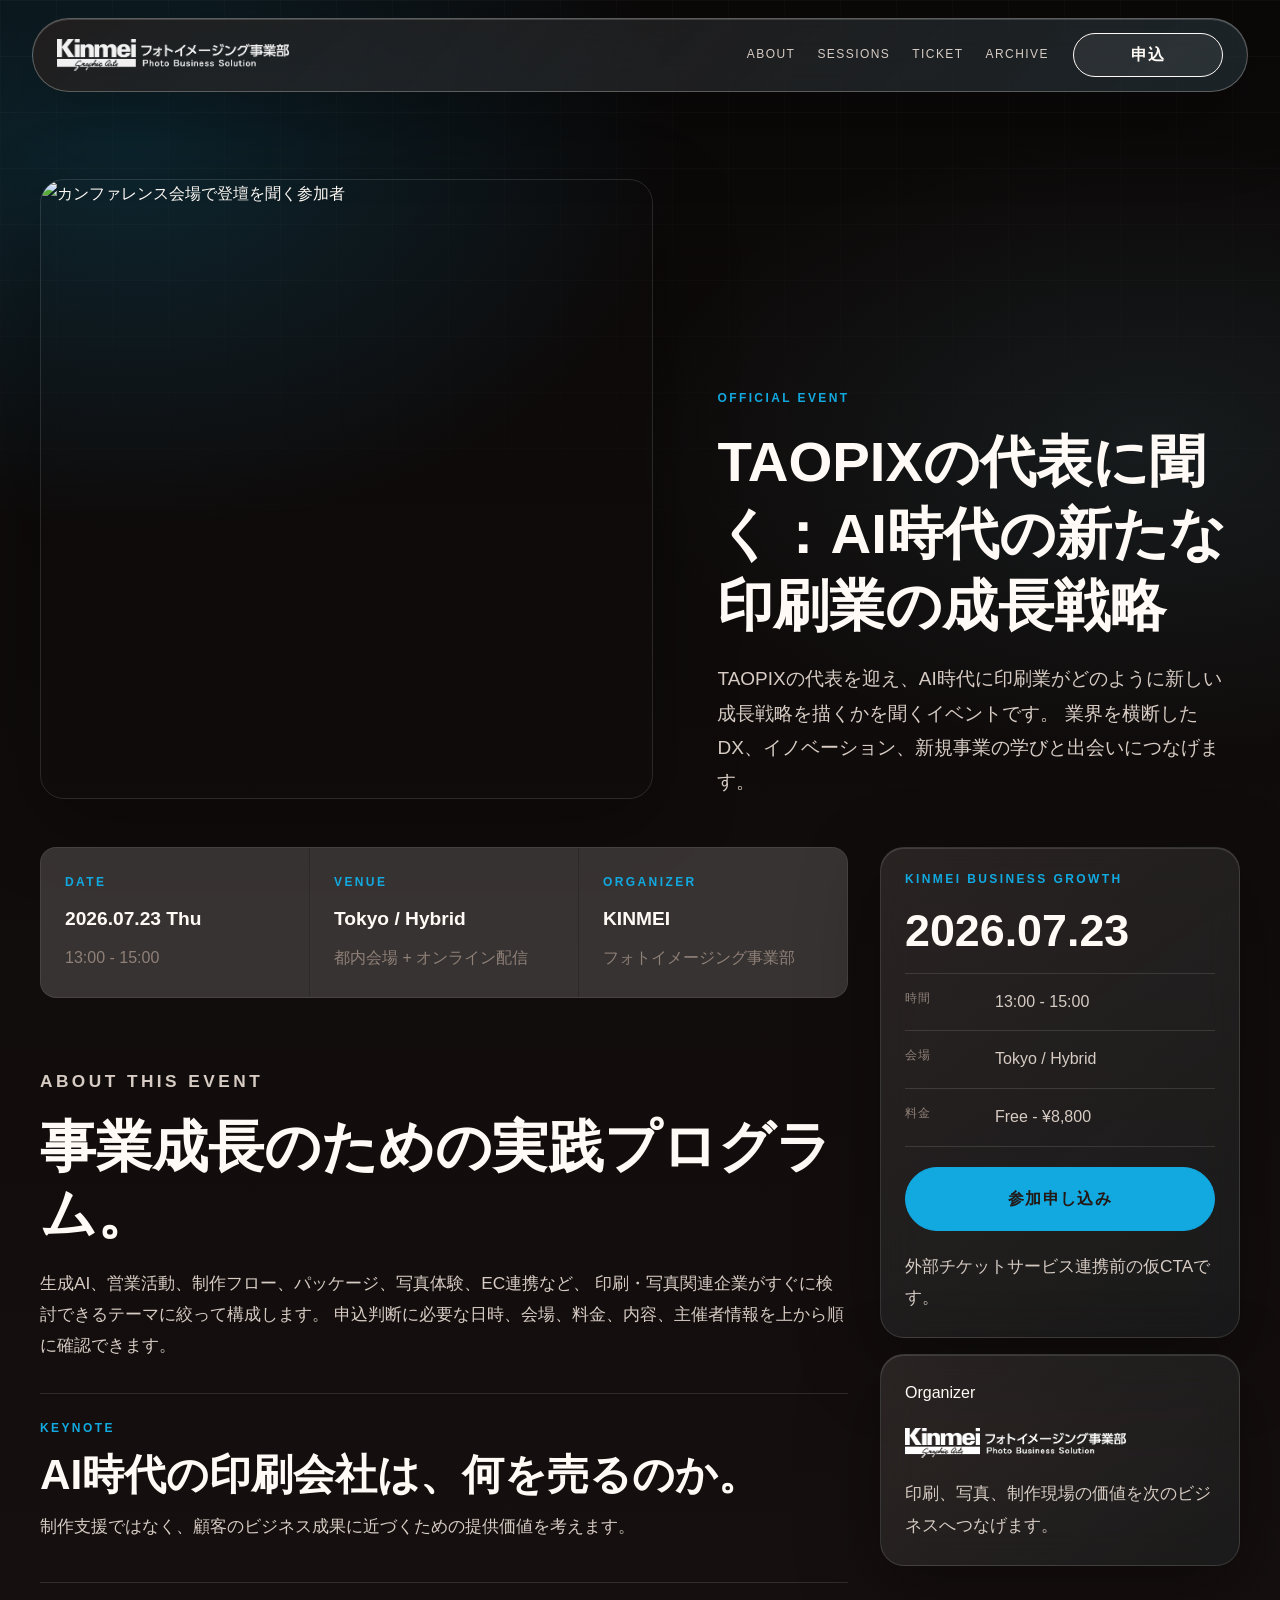
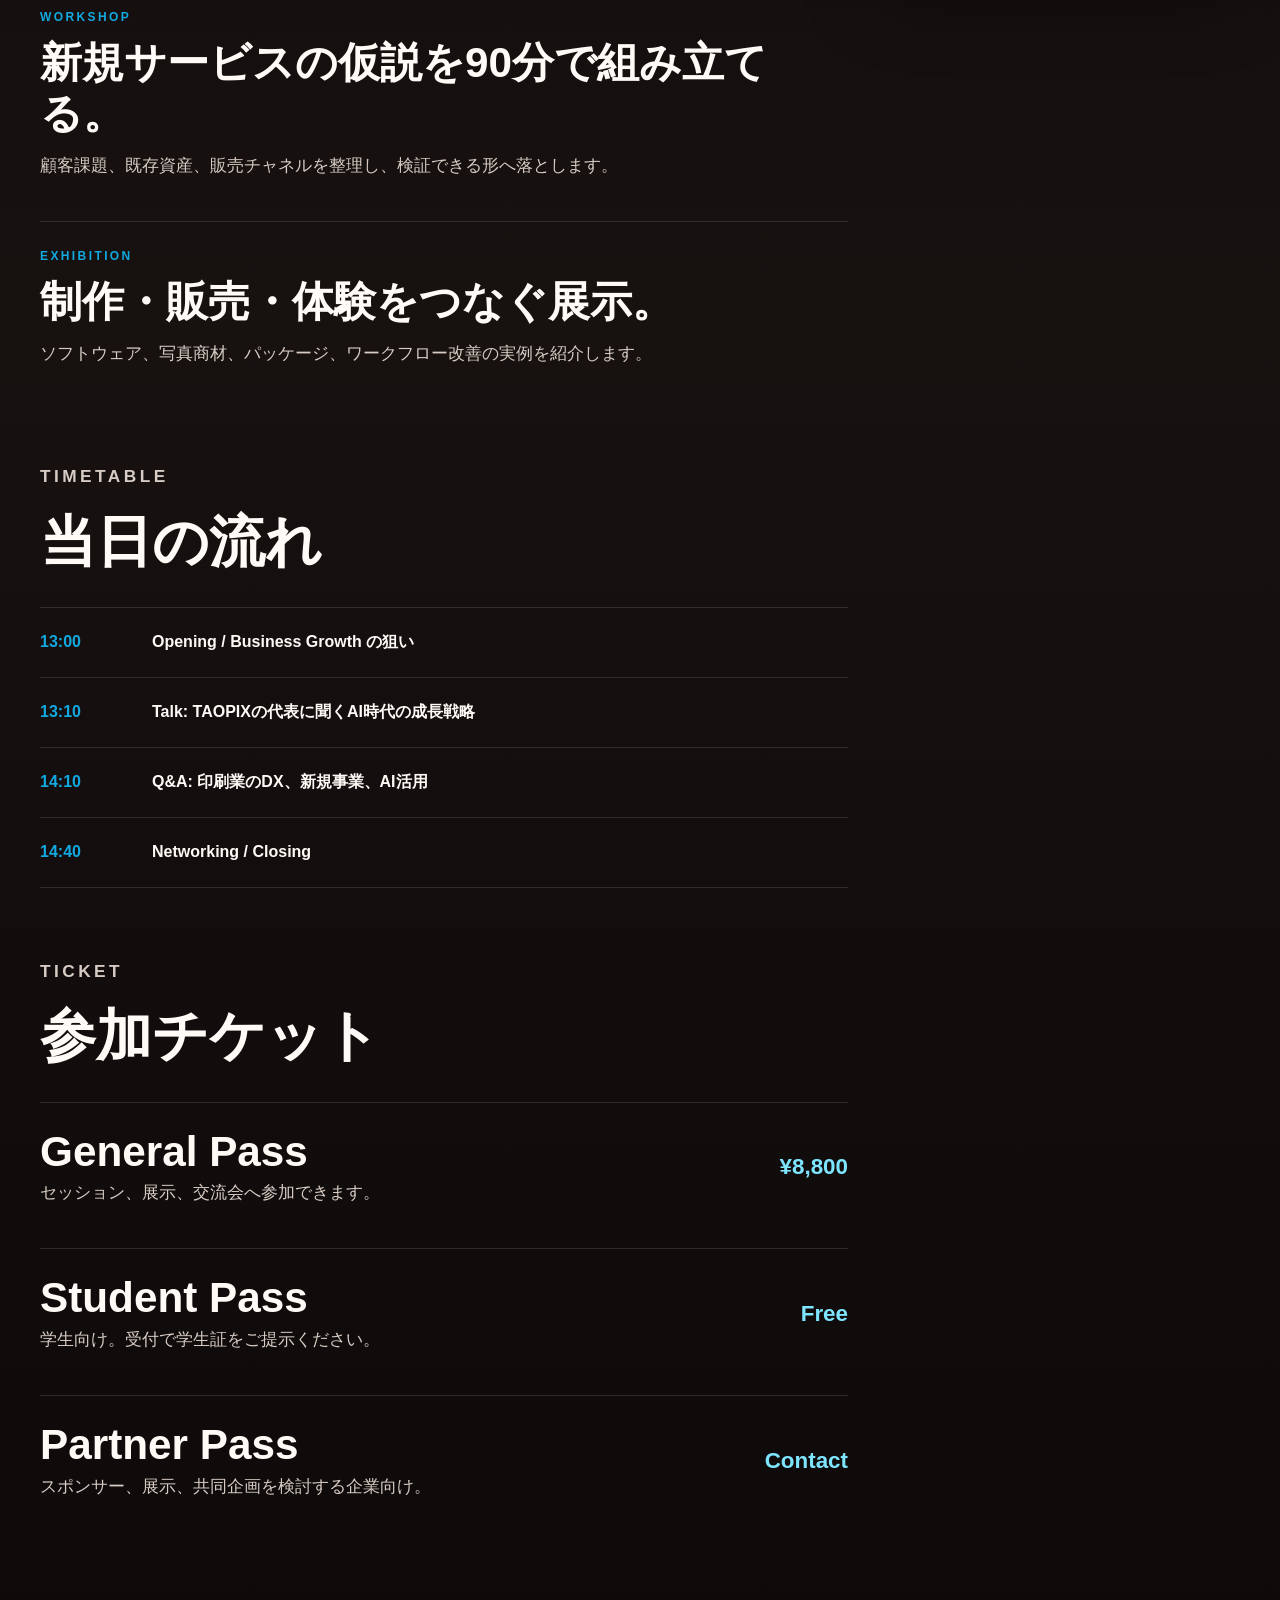
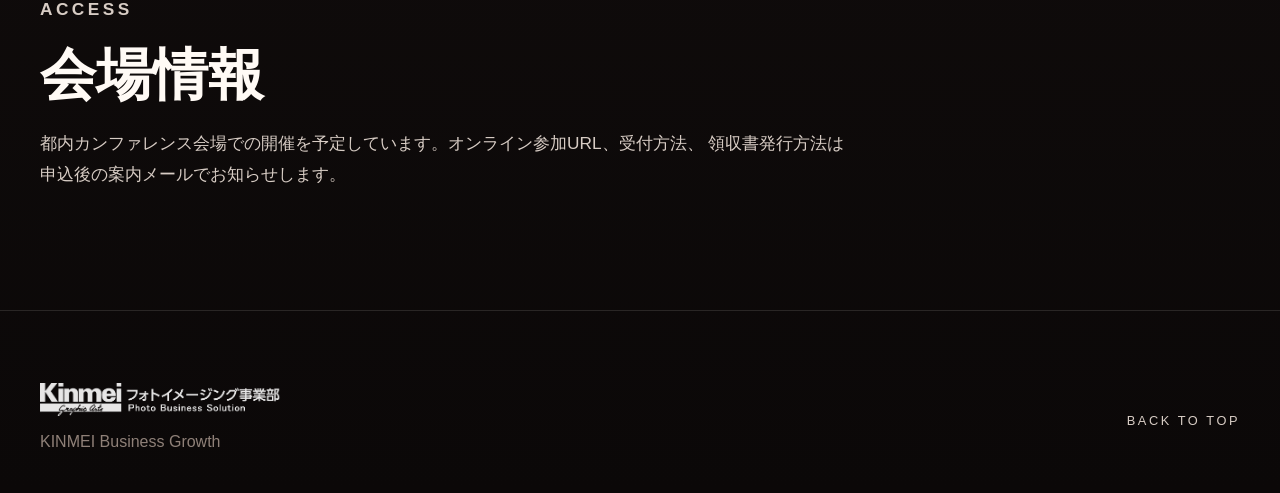
==== event.html @ 07d4b04f "Render latest event in hero" ====
<!doctype html>
<html lang="ja">
  <head>
    <meta charset="utf-8" />
    <meta name="viewport" content="width=device-width, initial-scale=1" />
    <meta
      name="description"
      content="TAOPIXの代表に聞く：AI時代の新たな印刷業の成長戦略 のイベント詳細、チケット、タイムテーブル、会場情報。"
    />
    <title>TAOPIXの代表に聞く：AI時代の新たな印刷業の成長戦略 | Event</title>
    <link rel="preconnect" href="https://images.unsplash.com" />
    <link rel="stylesheet" href="./styles.css" />
  </head>
  <body data-page="event">
    <header class="site-nav" aria-label="Primary navigation">
      <a class="logo-link" href="./index.html" aria-label="KINMEI Business Growth home">
        <img class="brand-logo" src="./assets/logo.png" alt="Kinmei Graphic Arts フォトイメージング事業部" />
      </a>
      <nav class="nav-links" aria-label="Site navigation">
        <a href="./index.html#about">About</a>
        <a href="#sessions">Sessions</a>
        <a href="#tickets">Ticket</a>
        <a href="./index.html#events">Archive</a>
      </nav>
      <a class="nav-cta" href="#tickets">申込</a>
    </header>

    <main>
      <section class="event-hero" aria-labelledby="event-title">
        <div class="event-hero-media">
          <img
            src="https://images.unsplash.com/photo-1540575467063-178a50c2df87?auto=format&fit=crop&w=1600&q=80"
            alt="カンファレンス会場で登壇を聞く参加者"
          />
        </div>
        <div class="event-hero-copy">
          <p class="eyebrow">OFFICIAL EVENT</p>
          <h1 id="event-title">TAOPIXの代表に聞く：AI時代の新たな印刷業の成長戦略</h1>
          <p>
            TAOPIXの代表を迎え、AI時代に印刷業がどのように新しい成長戦略を描くかを聞くイベントです。
            業界を横断したDX、イノベーション、新規事業の学びと出会いにつなげます。
          </p>
        </div>
      </section>

      <section class="event-shell section">
        <article class="event-detail">
          <div class="event-summary-grid">
            <div>
              <span>Date</span>
              <strong>2026.07.23 Thu</strong>
              <p>13:00 - 15:00</p>
            </div>
            <div>
              <span>Venue</span>
              <strong>Tokyo / Hybrid</strong>
              <p>都内会場 + オンライン配信</p>
            </div>
            <div>
              <span>Organizer</span>
              <strong>KINMEI</strong>
              <p>フォトイメージング事業部</p>
            </div>
          </div>

          <section class="detail-block" id="sessions" aria-labelledby="sessions-title">
            <p class="eyebrow">ABOUT THIS EVENT</p>
            <h2 id="sessions-title">事業成長のための実践プログラム。</h2>
            <p>
              生成AI、営業活動、制作フロー、パッケージ、写真体験、EC連携など、
              印刷・写真関連企業がすぐに検討できるテーマに絞って構成します。
              申込判断に必要な日時、会場、料金、内容、主催者情報を上から順に確認できます。
            </p>
            <div class="session-list">
              <article>
                <span>Keynote</span>
                <h3>AI時代の印刷会社は、何を売るのか。</h3>
                <p>制作支援ではなく、顧客のビジネス成果に近づくための提供価値を考えます。</p>
              </article>
              <article>
                <span>Workshop</span>
                <h3>新規サービスの仮説を90分で組み立てる。</h3>
                <p>顧客課題、既存資産、販売チャネルを整理し、検証できる形へ落とします。</p>
              </article>
              <article>
                <span>Exhibition</span>
                <h3>制作・販売・体験をつなぐ展示。</h3>
                <p>ソフトウェア、写真商材、パッケージ、ワークフロー改善の実例を紹介します。</p>
              </article>
            </div>
          </section>

          <section class="detail-block" id="timetable" aria-labelledby="timetable-title">
            <p class="eyebrow">TIMETABLE</p>
            <h2 id="timetable-title">当日の流れ</h2>
            <ol class="event-timetable">
              <li><time>13:00</time><span>Opening / Business Growth の狙い</span></li>
              <li><time>13:10</time><span>Talk: TAOPIXの代表に聞くAI時代の成長戦略</span></li>
              <li><time>14:10</time><span>Q&A: 印刷業のDX、新規事業、AI活用</span></li>
              <li><time>14:40</time><span>Networking / Closing</span></li>
            </ol>
          </section>

          <section class="detail-block" id="tickets" aria-labelledby="tickets-title">
            <p class="eyebrow">TICKET</p>
            <h2 id="tickets-title">参加チケット</h2>
            <div class="ticket-list">
              <article>
                <div>
                  <h3>General Pass</h3>
                  <p>セッション、展示、交流会へ参加できます。</p>
                </div>
                <strong>¥8,800</strong>
              </article>
              <article>
                <div>
                  <h3>Student Pass</h3>
                  <p>学生向け。受付で学生証をご提示ください。</p>
                </div>
                <strong>Free</strong>
              </article>
              <article>
                <div>
                  <h3>Partner Pass</h3>
                  <p>スポンサー、展示、共同企画を検討する企業向け。</p>
                </div>
                <strong>Contact</strong>
              </article>
            </div>
          </section>

          <section class="detail-block" aria-labelledby="access-title">
            <p class="eyebrow">ACCESS</p>
            <h2 id="access-title">会場情報</h2>
            <p>
              都内カンファレンス会場での開催を予定しています。オンライン参加URL、受付方法、
              領収書発行方法は申込後の案内メールでお知らせします。
            </p>
          </section>
        </article>

        <aside class="checkout-panel" aria-label="Ticket checkout summary">
          <div class="checkout-card">
            <p class="eyebrow">KINMEI BUSINESS GROWTH</p>
            <h2>2026.07.23</h2>
            <dl>
              <div>
                <dt>時間</dt>
                <dd>13:00 - 15:00</dd>
              </div>
              <div>
                <dt>会場</dt>
                <dd>Tokyo / Hybrid</dd>
              </div>
              <div>
                <dt>料金</dt>
                <dd>Free - ¥8,800</dd>
              </div>
            </dl>
            <a class="button button-primary" href="mailto:info@kinmeiphoto.co.jp?subject=TAOPIXの代表に聞く AI時代の新たな印刷業の成長戦略 参加申込">
              参加申し込み
            </a>
            <p class="checkout-note">外部チケットサービス連携前の仮CTAです。</p>
          </div>
          <div class="organizer-card">
            <span>Organizer</span>
            <img src="./assets/logo.png" alt="Kinmei Graphic Arts フォトイメージング事業部" />
            <p>印刷、写真、制作現場の価値を次のビジネスへつなげます。</p>
          </div>
        </aside>
      </section>
    </main>

    <footer class="site-footer">
      <div>
        <img src="./assets/logo.png" alt="Kinmei Graphic Arts フォトイメージング事業部" />
        <p>KINMEI Business Growth</p>
      </div>
      <a href="./index.html">Back to top</a>
    </footer>
  </body>
</html>
---- styles.css ----
:root {
  --bg: #0b0808;
  --bg-2: #171110;
  --bg-3: #261b19;
  --ink: #fffaf5;
  --ink-soft: #d7ccc4;
  --ink-mute: #8f8078;
  --accent: #12a9e0;
  --accent-2: #087fae;
  --accent-soft: #7ee5ff;
  --logo-brown: #231815;
  --glass: rgba(255, 250, 245, 0.065);
  --glass-strong: rgba(255, 250, 245, 0.12);
  --glass-cyan: rgba(18, 169, 224, 0.14);
  --rule: rgba(255, 250, 245, 0.12);
  --rule-strong: rgba(255, 250, 245, 0.28);
  --shadow-glass: 0 24px 80px rgba(0, 0, 0, 0.34);
  --font-sans: "Hiragino Sans", "Hiragino Kaku Gothic ProN", "Yu Gothic Medium",
    "Yu Gothic", "Noto Sans JP", "Helvetica Neue", "Helvetica", "Arial", sans-serif;
  --font-display: var(--font-sans);
  --font-latin: "Helvetica Neue", "Helvetica", "Arial", sans-serif;
  --ls-normal: 0;
  --ls-wide: 0.12em;
  --ls-wider: 0.2em;
  --ls-widest: 0.3em;
  --type-h1-size: clamp(37px, -4.57px + 4.762vw, 64px);
  --type-h1-lh: clamp(40px, 33.94px + 2.976vw, 76.8px);
  --type-h2-size: clamp(32px, -4.57px + 4.762vw, 64px);
  --type-h2-lh: clamp(38.4px, -5.49px + 5.714vw, 76.8px);
  --type-h3-size: clamp(24px, -3.43px + 3.571vw, 48px);
  --type-h3-lh: clamp(28.8px, -4.11px + 4.286vw, 57.6px);
  --type-h4-size: clamp(20px, -5.14px + 3.274vw, 42px);
  --type-h4-lh: clamp(24px, 7.54px + 2.143vw, 38.4px);
  --fs-body: 16px;
  --fs-caption: 13px;
  --fs-eyebrow: 12px;
  --container-wide: 1280px;
  --container-default: 1080px;
  --section-pad-y: clamp(64px, 10vw, 120px);
  --section-pad-x: clamp(20px, 4vw, 40px);
  --radius-sm: 8px;
  --radius-md: 16px;
  --radius-lg: 24px;
  --radius-pill: 999px;
  --btn-min-height: 64px;
  --btn-min-width: 240px;
  --btn-pad-x: 36px;
  --btn-radius: var(--radius-pill);
}

* {
  box-sizing: border-box;
}

html {
  scroll-behavior: smooth;
}

body {
  margin: 0;
  background:
    radial-gradient(900px 620px at 10% 4%, rgba(18, 169, 224, 0.18), transparent 62%),
    radial-gradient(900px 540px at 90% 12%, rgba(126, 229, 255, 0.08), transparent 58%),
    linear-gradient(180deg, var(--bg) 0%, var(--bg-2) 52%, var(--bg) 100%);
  color: var(--ink);
  font-family: var(--font-sans);
  line-height: 1.8;
  letter-spacing: var(--ls-normal);
}

body::before {
  content: "";
  position: fixed;
  inset: 0;
  z-index: -1;
  pointer-events: none;
  background-image:
    linear-gradient(rgba(255, 250, 245, 0.035) 1px, transparent 1px),
    linear-gradient(90deg, rgba(255, 250, 245, 0.025) 1px, transparent 1px);
  background-size: 56px 56px;
  mask-image: linear-gradient(to bottom, rgba(0, 0, 0, 0.9), transparent 72%);
}

img {
  display: block;
  max-width: 100%;
}

a {
  color: inherit;
  text-decoration: none;
}

h1,
h2,
h3,
h4,
p {
  margin: 0;
}

h1,
h2,
h3,
h4 {
  font-family: var(--font-display);
  font-weight: 700;
  letter-spacing: 0;
}

h1 {
  font-size: var(--type-h1-size);
  line-height: var(--type-h1-lh);
}

h2 {
  font-size: var(--type-h2-size);
  line-height: var(--type-h2-lh);
}

h3 {
  font-size: var(--type-h3-size);
  line-height: var(--type-h3-lh);
}

h4 {
  font-size: 1.25rem;
  line-height: 1.35;
}

.site-nav {
  position: fixed;
  top: 18px;
  left: 32px;
  right: 32px;
  z-index: 40;
  display: flex;
  align-items: center;
  gap: 24px;
  padding: 14px 24px;
  color: var(--ink);
  background:
    linear-gradient(135deg, rgba(35, 24, 21, 0.72), rgba(18, 169, 224, 0.08)),
    var(--glass);
  border: 1px solid var(--rule-strong);
  border-radius: var(--radius-pill);
  box-shadow: var(--shadow-glass), inset 0 1px 0 rgba(255, 255, 255, 0.16);
  backdrop-filter: blur(22px) saturate(145%);
  -webkit-backdrop-filter: blur(22px) saturate(145%);
}

.logo-link {
  display: inline-flex;
  align-items: center;
  min-height: 44px;
}

.brand-logo {
  width: auto;
  height: 32px;
  filter: brightness(0) invert(1);
  opacity: 0.94;
}

.nav-links {
  display: flex;
  gap: 22px;
  margin-left: auto;
}

.nav-links a {
  display: inline-flex;
  align-items: center;
  min-height: 44px;
  color: var(--ink-soft);
  font-family: var(--font-latin);
  font-size: var(--fs-eyebrow);
  letter-spacing: var(--ls-wide);
  text-transform: uppercase;
}

.nav-links a:hover {
  color: var(--ink);
}

.nav-cta {
  display: inline-flex;
  align-items: center;
  justify-content: center;
  min-width: 150px;
  min-height: 44px;
  padding: 0 20px;
  border: 1px solid currentColor;
  border-radius: var(--radius-pill);
  background: var(--glass);
  color: var(--ink);
  font-weight: 700;
  letter-spacing: 0.08em;
}

.nav-cta:hover,
.button-primary:hover {
  background: var(--accent-soft);
  border-color: var(--accent-soft);
  color: var(--logo-brown);
}

.hero,
.section,
.event-shell {
  max-width: var(--container-wide);
  margin-inline: auto;
  padding: var(--section-pad-y) var(--section-pad-x);
}

.home-hero {
  display: grid;
  grid-template-columns: minmax(0, 1.08fr) minmax(320px, 0.62fr);
  gap: clamp(32px, 6vw, 80px);
  align-items: end;
  min-height: 100vh;
  padding-top: clamp(140px, 18vw, 210px);
}

.hero-copy,
.body-stack,
.section-head,
.latest-event-copy,
.detail-block {
  display: grid;
  gap: 20px;
}

.eyebrow {
  color: var(--accent);
  font-family: var(--font-latin);
  font-size: var(--fs-eyebrow);
  font-weight: 700;
  letter-spacing: var(--ls-wider);
  line-height: 1.3;
  text-transform: uppercase;
}

.hero-copy h1 {
  max-width: 10ch;
  font-size: clamp(58px, 12vw, 144px);
  line-height: 0.88;
}

.hero-lead {
  max-width: 720px;
  color: var(--ink);
  font-size: clamp(22px, 3.6vw, 44px);
  font-weight: 700;
  line-height: 1.25;
}

.hero-text,
.body-stack p,
.section-head p:not(.eyebrow),
.latest-event p,
.event-card p,
.newsletter-section p,
.detail-block p,
.checkout-note,
.organizer-card p {
  color: var(--ink-soft);
  font-size: clamp(15px, 1.35vw, 18px);
}

.hero-actions {
  display: flex;
  flex-wrap: wrap;
  gap: 12px;
  margin-top: 12px;
}

.button {
  display: inline-flex;
  align-items: center;
  justify-content: center;
  min-width: var(--btn-min-width);
  min-height: var(--btn-min-height);
  padding: 0 var(--btn-pad-x);
  border: 1px solid var(--rule-strong);
  border-radius: var(--btn-radius);
  font-weight: 700;
  letter-spacing: 0.08em;
}

.button-primary {
  background: var(--accent);
  border-color: var(--accent);
  color: var(--logo-brown);
}

.button-ghost {
  background: var(--glass);
  color: var(--ink);
}

.button-ghost:hover {
  border-color: var(--accent);
}

.hero-ticket,
.glass-card,
.checkout-card,
.organizer-card {
  background:
    linear-gradient(145deg, rgba(255, 250, 245, 0.08), rgba(18, 169, 224, 0.035)),
    rgba(255, 250, 245, 0.025);
  border: 1px solid var(--rule);
  border-radius: var(--radius-lg);
  box-shadow: var(--shadow-glass), inset 0 1px 0 rgba(255, 255, 255, 0.12);
  backdrop-filter: blur(18px) saturate(135%);
  -webkit-backdrop-filter: blur(18px) saturate(135%);
}

.hero-ticket {
  display: grid;
  gap: 20px;
  overflow: hidden;
  padding: 0;
}

.ticket-kicker,
.ticket-place,
.ticket-stats dt,
.event-meta,
.section-label,
.content-card span,
.focus-card h3 + p,
.event-summary-grid span,
.session-list span,
.checkout-card dt,
.organizer-card span {
  font-family: var(--font-latin);
}

.hero-ticket-thumb {
  width: 100%;
  aspect-ratio: 4 / 3;
  object-fit: cover;
}

.hero-ticket-copy {
  display: grid;
  gap: 14px;
  padding: clamp(22px, 4vw, 34px);
}

.hero-ticket-copy h2 {
  font-size: clamp(22px, 2.8vw, 34px);
  line-height: 1.25;
}

.ticket-kicker {
  color: var(--accent);
  font-size: 0.85rem;
  font-weight: 700;
  letter-spacing: var(--ls-wider);
  text-transform: uppercase;
}

.ticket-date {
  font-family: var(--font-latin);
  font-size: clamp(42px, 7vw, 76px);
  font-weight: 700;
  line-height: 0.95;
}

.ticket-place {
  color: var(--ink-soft);
  font-weight: 700;
  letter-spacing: var(--ls-wide);
  text-transform: uppercase;
}

.ticket-divider {
  height: 1px;
  background: var(--rule);
}

.ticket-stats {
  display: grid;
  grid-template-columns: repeat(3, 1fr);
  gap: 1px;
  margin: 0;
  background: var(--rule);
}

.ticket-stats div {
  padding: 14px;
  background: rgba(11, 8, 8, 0.68);
}

.ticket-stats dt {
  color: var(--ink-mute);
  font-size: 0.7rem;
  letter-spacing: var(--ls-wide);
  text-transform: uppercase;
}

.ticket-stats dd {
  margin: 4px 0 0;
  color: var(--accent-soft);
  font-size: 1.6rem;
  font-weight: 700;
}

.section-label {
  display: flex;
  align-items: center;
  gap: 24px;
  margin-bottom: 48px;
  color: var(--ink-mute);
  font-size: 11px;
  letter-spacing: var(--ls-widest);
  text-transform: uppercase;
}

.section-label::after {
  content: "";
  flex: 1;
  height: 1px;
  background: var(--rule);
}

.report-band {
  border-top: 1px solid var(--rule);
}

.report-layout,
.split-section,
.newsletter-section {
  display: grid;
  grid-template-columns: minmax(0, 1fr) minmax(0, 1fr);
  gap: clamp(32px, 6vw, 80px);
}

.report-layout > p,
.newsletter-section > p {
  align-self: end;
}

.metric-grid,
.focus-grid,
.content-grid,
.event-grid,
.session-list,
.ticket-list {
  display: grid;
  gap: 16px;
}

.metric-grid {
  grid-template-columns: repeat(3, 1fr);
  margin-top: 56px;
}

.metric-grid article,
.content-card {
  min-height: 220px;
  padding: 28px;
  border: 1px solid var(--rule);
  border-radius: var(--radius-md);
  background: rgba(255, 250, 245, 0.035);
}

.metric-grid span,
.content-card span {
  color: var(--accent);
  font-size: 0.75rem;
  font-weight: 700;
  letter-spacing: var(--ls-wider);
  text-transform: uppercase;
}

.metric-grid strong {
  display: block;
  margin: 14px 0 10px;
  color: var(--accent-soft);
  font-family: var(--font-latin);
  font-size: clamp(42px, 6vw, 72px);
  line-height: 1;
}

.metric-grid p {
  color: var(--ink-soft);
}

.focus-grid {
  grid-template-columns: repeat(3, 1fr);
}

.focus-card {
  overflow: hidden;
}

.focus-card img {
  width: 100%;
  aspect-ratio: 4 / 3;
  object-fit: cover;
}

.focus-card div {
  display: grid;
  gap: 12px;
  padding: 24px;
}

.focus-card h3 {
  color: var(--ink);
  font-size: clamp(26px, 3.5vw, 42px);
}

.content-grid,
.event-grid {
  grid-template-columns: repeat(4, 1fr);
}

.content-card {
  display: grid;
  align-content: space-between;
  gap: 24px;
  transition: border-color 0.2s ease, transform 0.2s ease;
}

.content-card:hover {
  border-color: var(--accent);
  transform: translateY(-3px);
}

.content-card p {
  color: var(--ink-soft);
}

.latest-event {
  display: grid;
  grid-template-columns: minmax(0, 1.1fr) minmax(0, 0.9fr);
  gap: 0;
  overflow: hidden;
  margin-bottom: 56px;
}

.latest-event > img {
  width: 100%;
  height: 100%;
  min-height: 460px;
  object-fit: cover;
}

.latest-event-copy {
  align-content: center;
  padding: clamp(28px, 5vw, 56px);
}

.event-meta {
  display: flex;
  flex-wrap: wrap;
  gap: 8px 14px;
  color: var(--ink-mute);
  font-size: 0.78rem;
  font-weight: 700;
  letter-spacing: var(--ls-wide);
  text-transform: uppercase;
}

.event-tags {
  display: flex;
  flex-wrap: wrap;
  gap: 8px;
  padding: 0;
  margin: 0;
  list-style: none;
}

.event-tags li {
  padding: 5px 10px;
  border: 1px solid rgba(18, 169, 224, 0.34);
  border-radius: var(--radius-pill);
  background: var(--glass-cyan);
  color: var(--accent-soft);
  font-size: 0.76rem;
  font-weight: 700;
}

.archive-toolbar {
  display: flex;
  align-items: end;
  justify-content: space-between;
  gap: 20px;
  margin-bottom: 24px;
}

.filter-row {
  display: flex;
  flex-wrap: wrap;
  justify-content: flex-end;
  gap: 8px;
}

.filter-row button {
  min-height: 44px;
  padding: 0 18px;
  border: 1px solid var(--rule);
  border-radius: var(--radius-pill);
  background: var(--glass);
  color: var(--ink-soft);
  font: inherit;
  font-weight: 700;
  cursor: pointer;
}

.filter-row button[aria-pressed="true"],
.filter-row button:hover {
  background: var(--accent);
  border-color: var(--accent);
  color: var(--logo-brown);
}

.event-grid {
  grid-template-columns: repeat(3, 1fr);
}

.event-card {
  overflow: hidden;
}

.empty-state {
  grid-column: 1 / -1;
  padding: 28px;
  border: 1px solid var(--rule);
  border-radius: var(--radius-md);
  background: rgba(255, 250, 245, 0.035);
  color: var(--ink-soft);
}

.event-card img {
  width: 100%;
  aspect-ratio: 4 / 3;
  object-fit: cover;
}

.event-card-body {
  display: grid;
  gap: 14px;
  padding: 22px;
}

.newsletter-section {
  align-items: center;
  border-top: 1px solid var(--rule);
  border-bottom: 1px solid var(--rule);
}

.site-footer {
  display: flex;
  align-items: center;
  justify-content: space-between;
  gap: 24px;
  padding: 72px var(--section-pad-x) 36px;
  border-top: 1px solid var(--rule);
  color: var(--ink-mute);
  max-width: var(--container-wide);
  margin-inline: auto;
}

.site-footer div {
  display: grid;
  gap: 12px;
}

.site-footer img {
  width: 260px;
  filter: brightness(0) invert(1);
  opacity: 0.9;
}

.site-footer a {
  color: var(--ink-soft);
  font-family: var(--font-latin);
  font-size: 0.8rem;
  letter-spacing: var(--ls-wider);
  text-transform: uppercase;
}

.event-hero {
  display: grid;
  grid-template-columns: minmax(0, 1.08fr) minmax(0, 0.92fr);
  min-height: 92vh;
  padding: clamp(120px, 14vw, 180px) var(--section-pad-x) 48px;
  max-width: var(--container-wide);
  margin-inline: auto;
  gap: clamp(28px, 5vw, 72px);
  align-items: end;
}

.event-hero-media {
  min-height: 620px;
  overflow: hidden;
  border-radius: var(--radius-lg);
  border: 1px solid var(--rule);
  box-shadow: var(--shadow-glass);
}

.event-hero-media img {
  width: 100%;
  height: 100%;
  object-fit: cover;
}

.event-hero-copy {
  display: grid;
  gap: 20px;
}

.event-hero-copy p:not(.eyebrow) {
  color: var(--ink-soft);
  font-size: clamp(16px, 1.5vw, 19px);
}

.event-shell {
  display: grid;
  grid-template-columns: minmax(0, 1fr) 360px;
  gap: 32px;
  align-items: start;
  padding-top: 0;
}

.event-detail {
  display: grid;
  gap: 72px;
}

.event-summary-grid {
  display: grid;
  grid-template-columns: repeat(3, 1fr);
  gap: 1px;
  overflow: hidden;
  border: 1px solid var(--rule);
  border-radius: var(--radius-md);
  background: var(--rule);
}

.event-summary-grid div {
  display: grid;
  gap: 8px;
  padding: 24px;
  background: rgba(255, 250, 245, 0.045);
}

.event-summary-grid span,
.session-list span {
  color: var(--accent);
  font-size: 0.75rem;
  font-weight: 700;
  letter-spacing: var(--ls-wider);
  text-transform: uppercase;
}

.event-summary-grid strong {
  font-size: 1.2rem;
}

.event-summary-grid p {
  color: var(--ink-mute);
}

.session-list,
.ticket-list {
  margin-top: 12px;
}

.session-list article,
.ticket-list article {
  display: grid;
  gap: 10px;
  padding: 24px 0;
  border-top: 1px solid var(--rule);
}

.event-timetable {
  padding: 0;
  margin: 12px 0 0;
  list-style: none;
  border-top: 1px solid var(--rule);
}

.event-timetable li {
  display: grid;
  grid-template-columns: 92px 1fr;
  gap: 20px;
  padding: 20px 0;
  border-bottom: 1px solid var(--rule);
}

.event-timetable time {
  color: var(--accent);
  font-family: var(--font-latin);
  font-weight: 700;
}

.event-timetable span {
  color: var(--ink);
  font-weight: 700;
}

.ticket-list article {
  grid-template-columns: 1fr auto;
  align-items: center;
}

.ticket-list strong {
  color: var(--accent-soft);
  font-family: var(--font-latin);
  font-size: 1.4rem;
}

.checkout-panel {
  position: sticky;
  top: 118px;
  display: grid;
  gap: 16px;
}

.checkout-card,
.organizer-card {
  display: grid;
  gap: 20px;
  padding: 24px;
}

.checkout-card h2 {
  font-family: var(--font-latin);
  font-size: 2.8rem;
  line-height: 1;
}

.checkout-card dl {
  display: grid;
  gap: 0;
  margin: 0;
  border-top: 1px solid var(--rule);
}

.checkout-card dl div {
  display: grid;
  grid-template-columns: 78px 1fr;
  gap: 12px;
  padding: 14px 0;
  border-bottom: 1px solid var(--rule);
}

.checkout-card dt {
  color: var(--ink-mute);
  font-size: 0.75rem;
  letter-spacing: var(--ls-wide);
  text-transform: uppercase;
}

.checkout-card dd {
  margin: 0;
  color: var(--ink-soft);
}

.organizer-card img {
  width: 240px;
  filter: brightness(0) invert(1);
}

@media (max-width: 1024px) {
  .nav-links {
    display: none;
  }

  .home-hero,
  .event-hero,
  .event-shell,
  .report-layout,
  .split-section,
  .newsletter-section,
  .latest-event {
    grid-template-columns: 1fr;
  }

  .metric-grid,
  .focus-grid,
  .content-grid,
  .event-grid,
  .event-summary-grid {
    grid-template-columns: 1fr 1fr;
  }

  .checkout-panel {
    position: static;
  }
}

@media (max-width: 768px) {
  .site-nav {
    left: 14px;
    right: 14px;
    top: 12px;
    padding: 10px 14px;
  }

  .brand-logo {
    height: 28px;
    max-width: min(220px, 54vw);
    object-fit: contain;
  }

  .nav-cta {
    min-width: auto;
    padding: 0 16px;
  }

  .home-hero,
  .event-hero {
    min-height: auto;
    padding-top: 130px;
  }

  .hero-copy h1 {
    font-size: clamp(52px, 17vw, 82px);
  }

  .event-hero-media {
    min-height: 360px;
  }

  .metric-grid,
  .focus-grid,
  .content-grid,
  .event-grid,
  .event-summary-grid,
  .ticket-stats {
    grid-template-columns: 1fr;
  }

  .latest-event > img {
    min-height: 320px;
  }

  .archive-toolbar,
  .site-footer,
  .ticket-list article {
    display: grid;
    justify-items: start;
  }
}

@media (max-width: 480px) {
  .button {
    width: 100%;
    min-width: 0;
  }

  .event-timetable li,
  .checkout-card dl div {
    grid-template-columns: 1fr;
  }
}
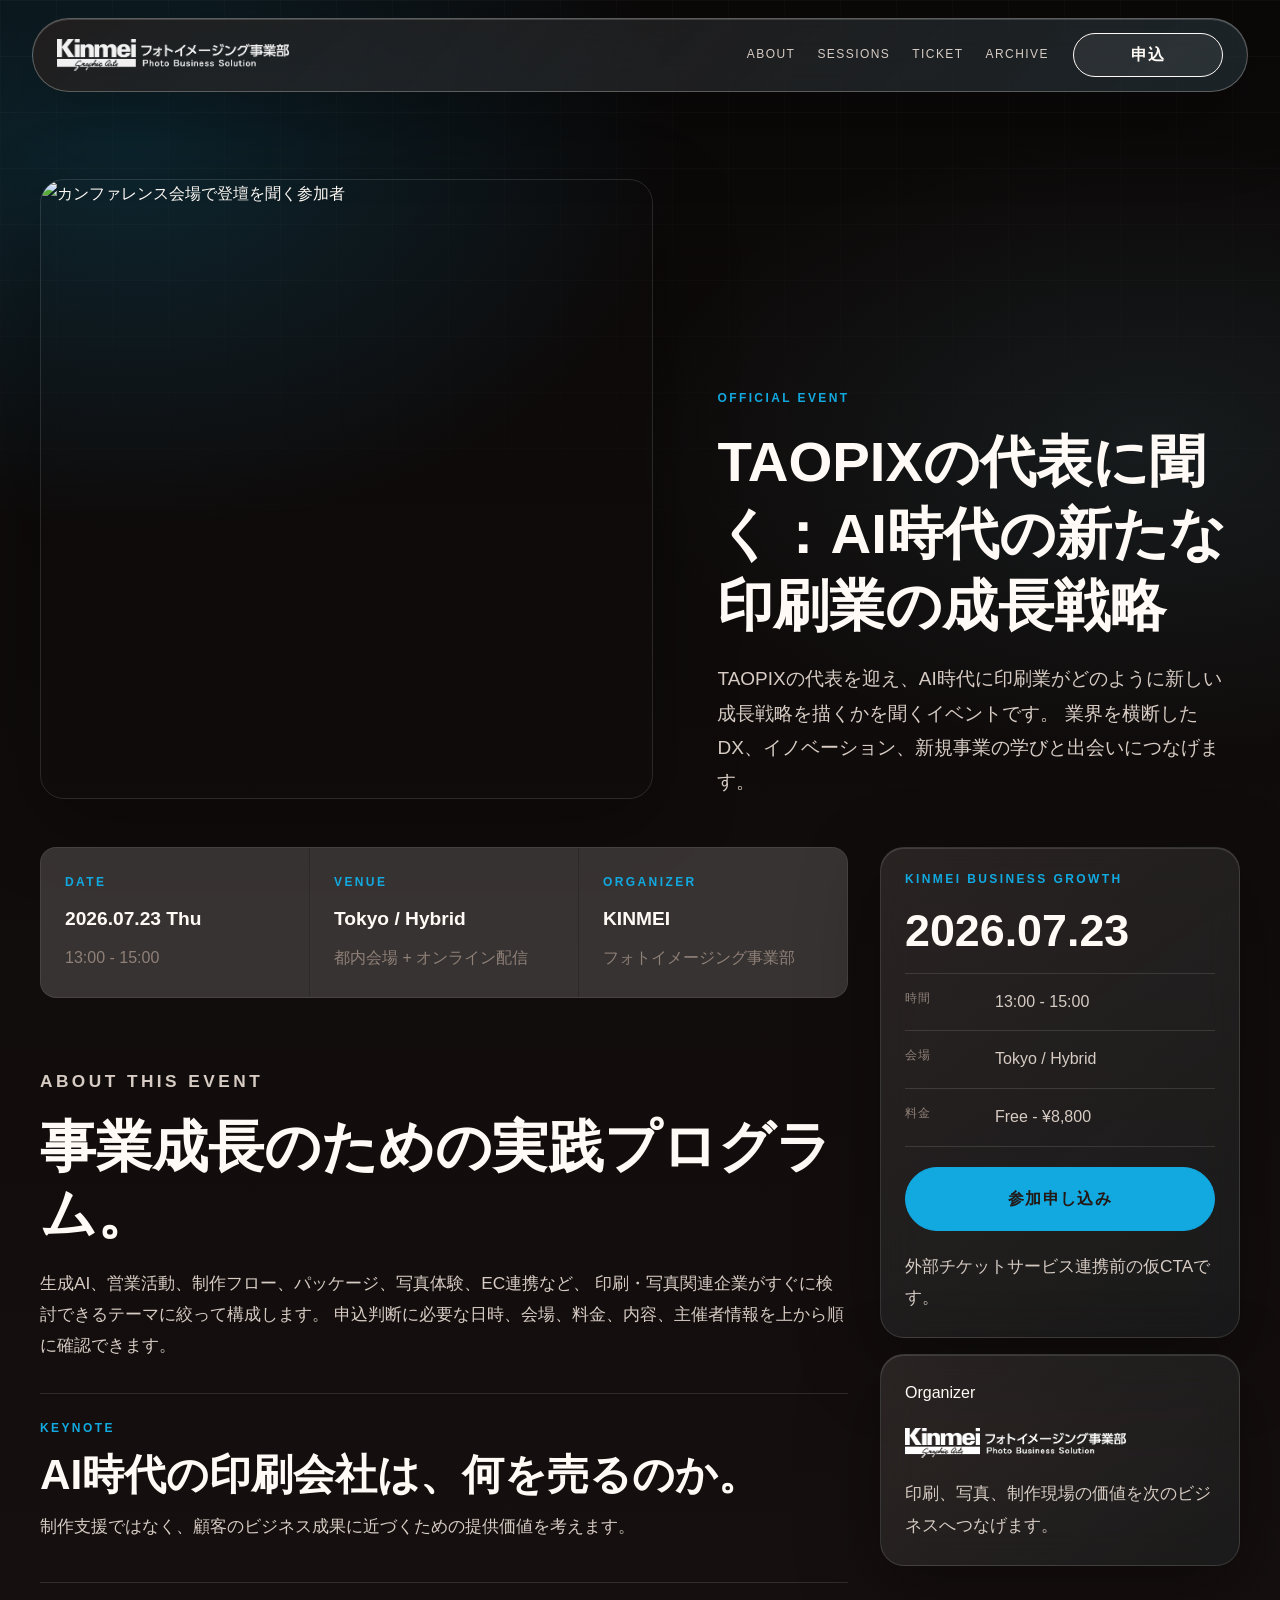
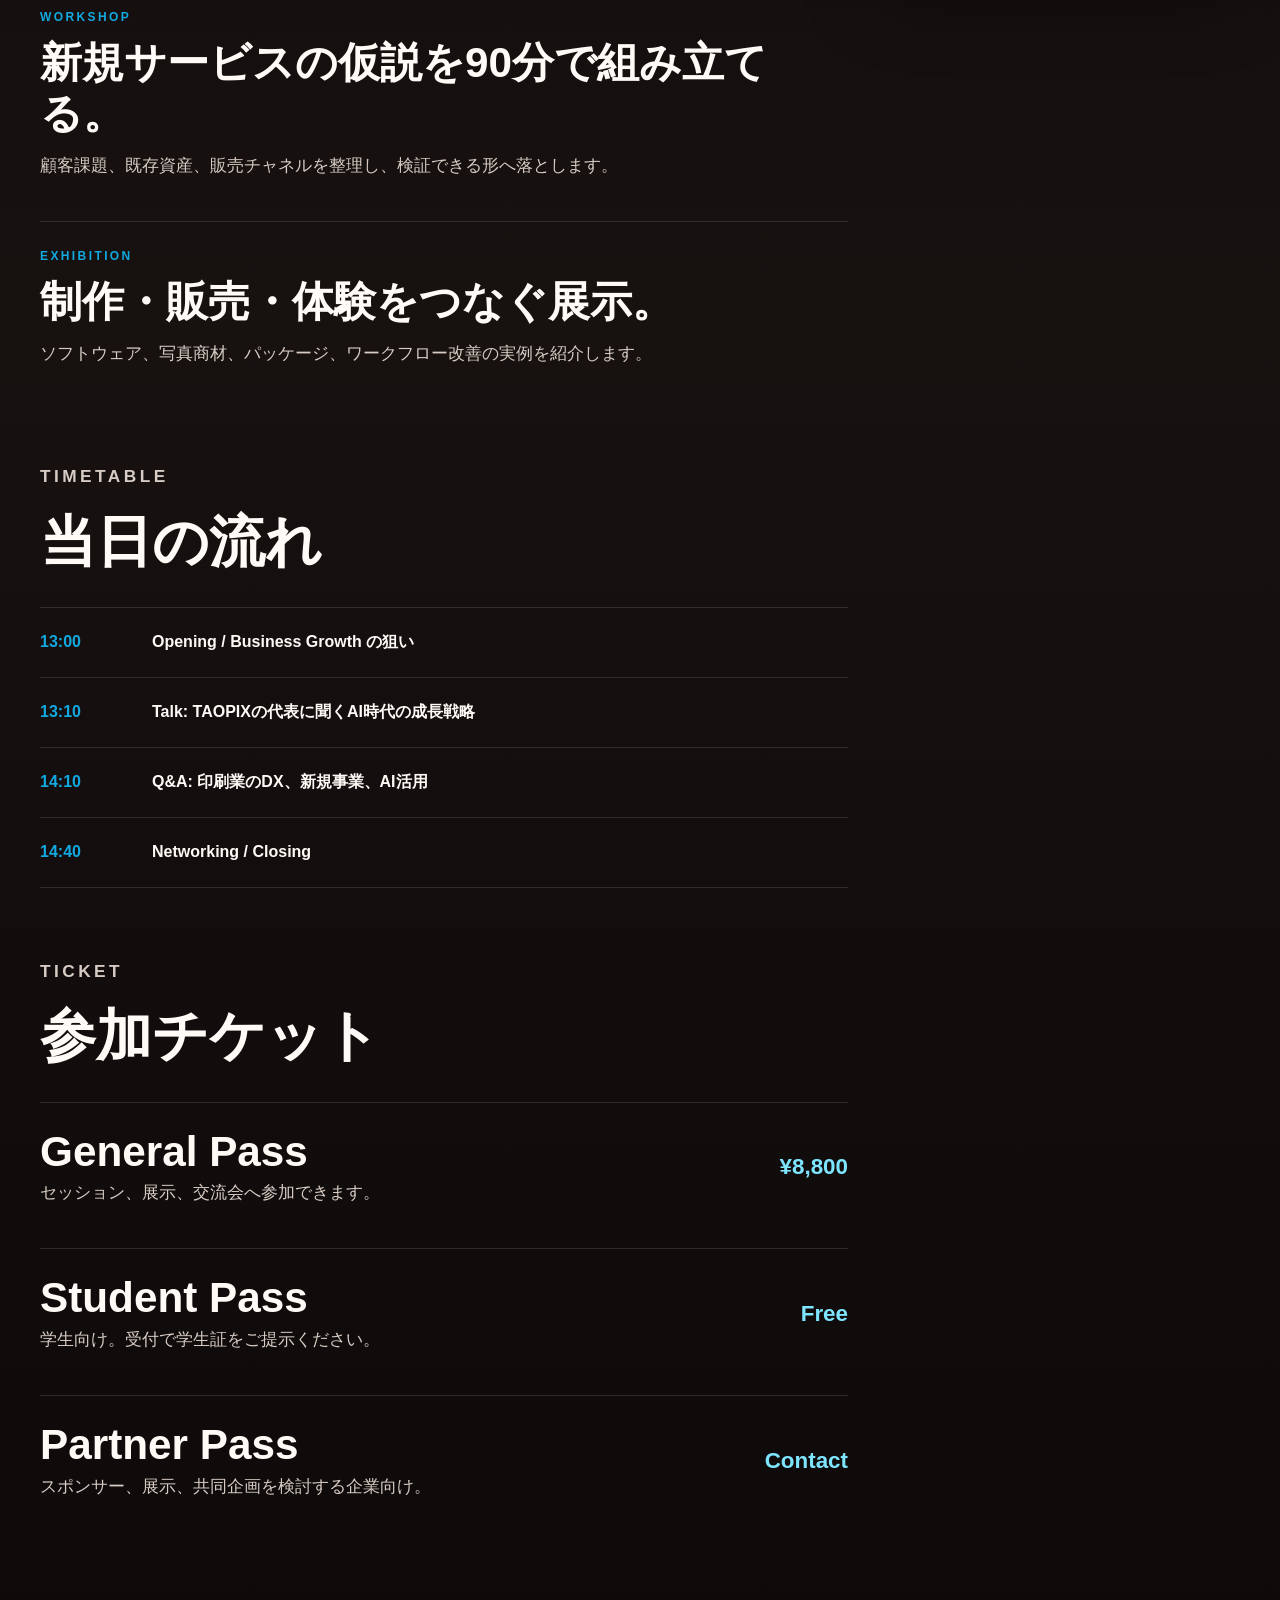
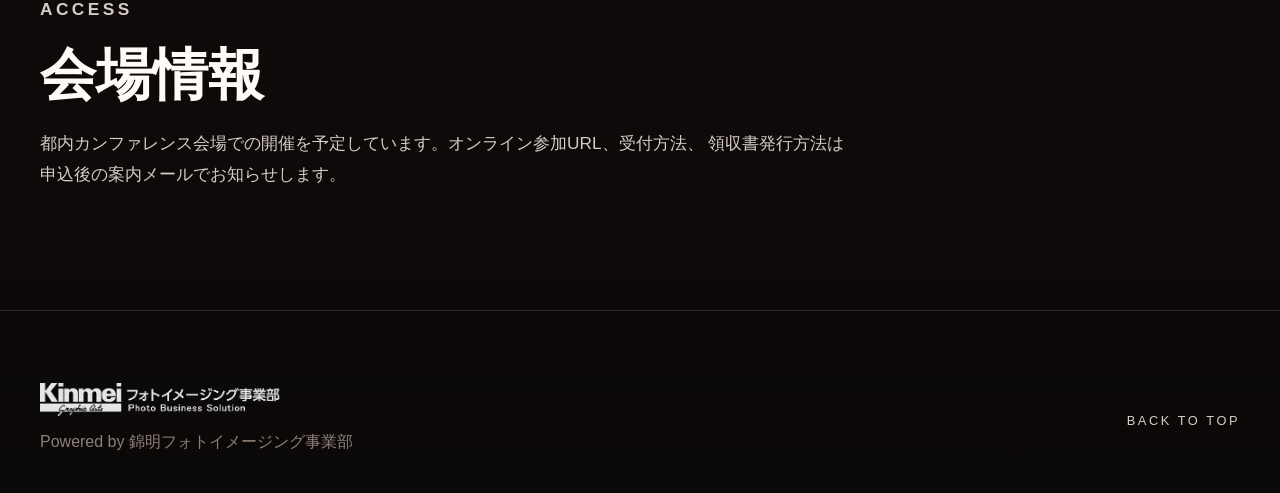
==== commit 2c00acbe: "Update hero and footer copy" ====
--- a/event.html
+++ b/event.html
@@ -174,7 +174,7 @@
     <footer class="site-footer">
       <div>
         <img src="./assets/logo.png" alt="Kinmei Graphic Arts フォトイメージング事業部" />
-        <p>KINMEI Business Growth</p>
+        <p>Powered by 錦明フォトイメージング事業部</p>
       </div>
       <a href="./index.html">Back to top</a>
     </footer>
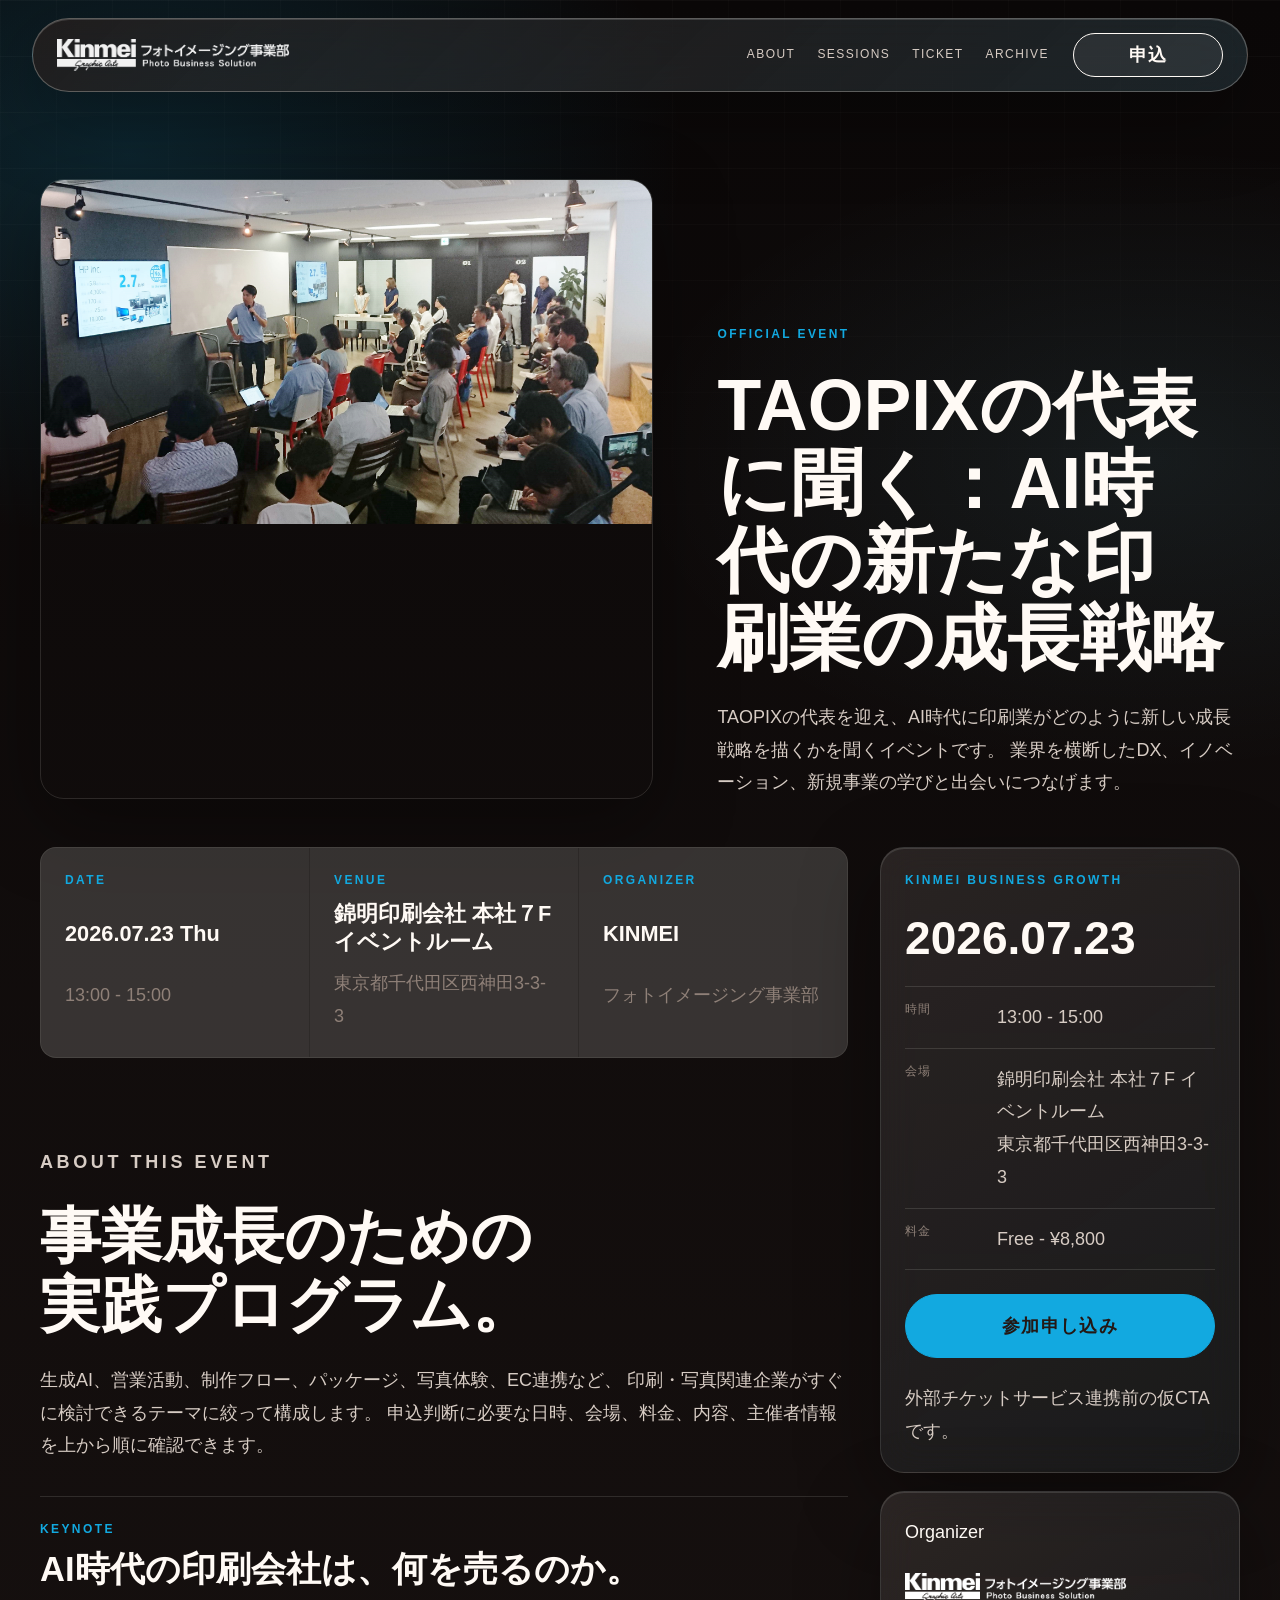
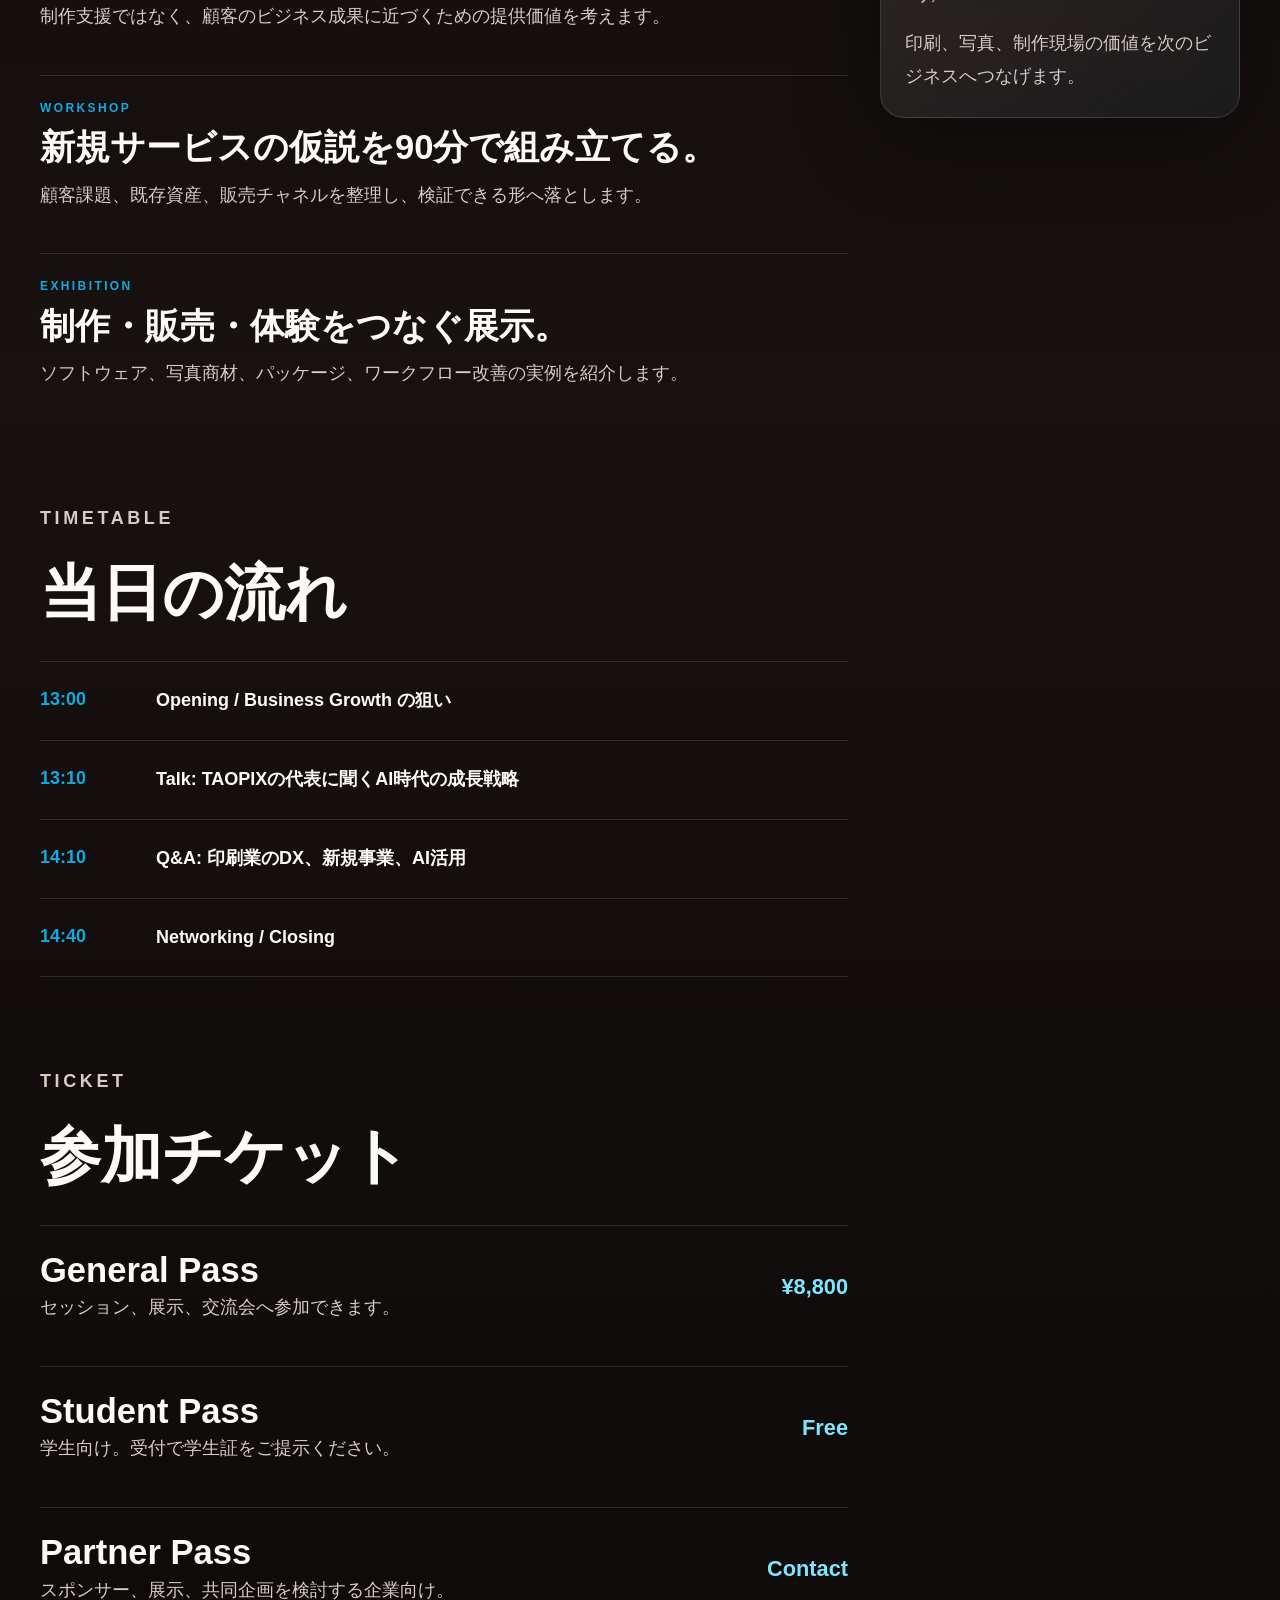
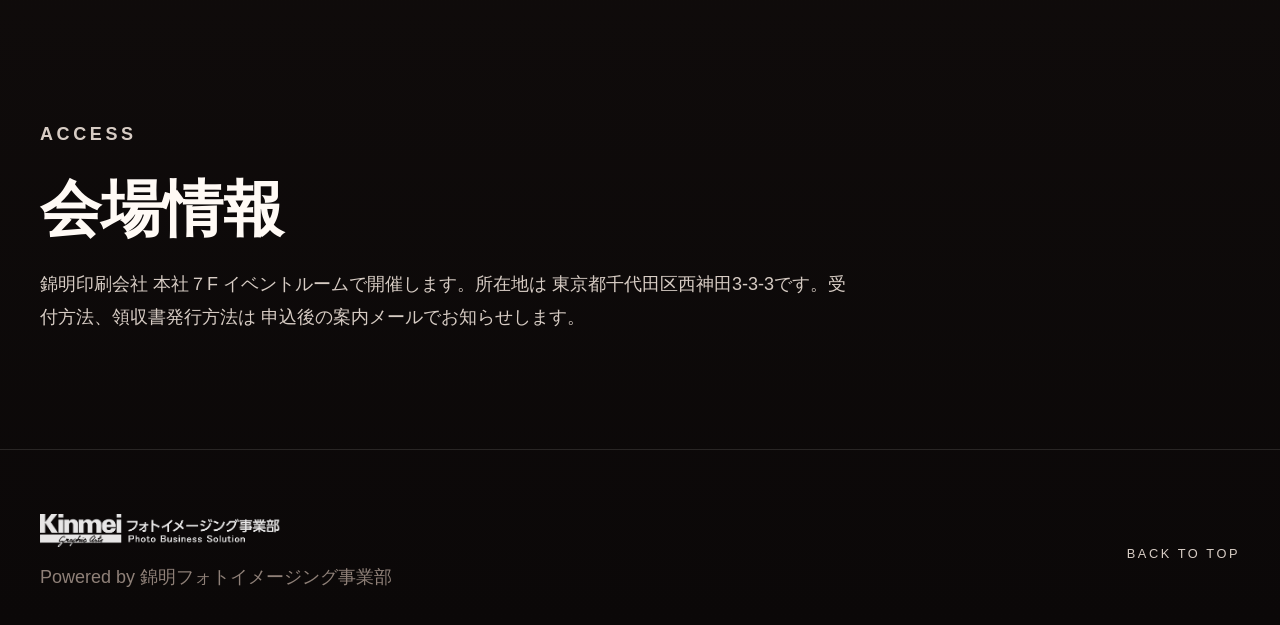
==== commit c7919b8f: "Update event hero image and venue" ====
--- a/event.html
+++ b/event.html
@@ -29,8 +29,8 @@
       <section class="event-hero" aria-labelledby="event-title">
         <div class="event-hero-media">
           <img
-            src="https://images.unsplash.com/photo-1540575467063-178a50c2df87?auto=format&fit=crop&w=1600&q=80"
-            alt="カンファレンス会場で登壇を聞く参加者"
+            src="./assets/event-room.jpg"
+            alt="錦明印刷会社 本社７F イベントルームで開催されたセミナーの様子"
           />
         </div>
         <div class="event-hero-copy">
@@ -53,8 +53,8 @@
             </div>
             <div>
               <span>Venue</span>
-              <strong>Tokyo / Hybrid</strong>
-              <p>都内会場 + オンライン配信</p>
+              <strong>錦明印刷会社 本社７F イベントルーム</strong>
+              <p>東京都千代田区西神田3-3-3</p>
             </div>
             <div>
               <span>Organizer</span>
@@ -133,8 +133,9 @@
             <p class="eyebrow">ACCESS</p>
             <h2 id="access-title">会場情報</h2>
             <p>
-              都内カンファレンス会場での開催を予定しています。オンライン参加URL、受付方法、
-              領収書発行方法は申込後の案内メールでお知らせします。
+              錦明印刷会社 本社７F イベントルームで開催します。所在地は
+              東京都千代田区西神田3-3-3です。受付方法、領収書発行方法は
+              申込後の案内メールでお知らせします。
             </p>
           </section>
         </article>
@@ -150,7 +151,7 @@
               </div>
               <div>
                 <dt>会場</dt>
-                <dd>Tokyo / Hybrid</dd>
+                <dd>錦明印刷会社 本社７F イベントルーム<br />東京都千代田区西神田3-3-3</dd>
               </div>
               <div>
                 <dt>料金</dt>
--- a/styles.css
+++ b/styles.css
@@ -23,20 +23,33 @@
   --ls-wide: 0.12em;
   --ls-wider: 0.2em;
   --ls-widest: 0.3em;
-  --type-h1-size: clamp(37px, -4.57px + 4.762vw, 64px);
-  --type-h1-lh: clamp(40px, 33.94px + 2.976vw, 76.8px);
-  --type-h2-size: clamp(32px, -4.57px + 4.762vw, 64px);
-  --type-h2-lh: clamp(38.4px, -5.49px + 5.714vw, 76.8px);
-  --type-h3-size: clamp(24px, -3.43px + 3.571vw, 48px);
-  --type-h3-lh: clamp(28.8px, -4.11px + 4.286vw, 57.6px);
-  --type-h4-size: clamp(20px, -5.14px + 3.274vw, 42px);
-  --type-h4-lh: clamp(24px, 7.54px + 2.143vw, 38.4px);
-  --fs-body: 16px;
+  --type-display-size: clamp(58px, 11vw, 136px);
+  --type-display-lh: 0.9;
+  --type-h1-size: clamp(42px, 5.6vw, 76px);
+  --type-h1-lh: 1.08;
+  --type-h2-size: clamp(34px, 4.8vw, 64px);
+  --type-h2-lh: 1.12;
+  --type-h3-size: clamp(24px, 2.7vw, 38px);
+  --type-h3-lh: 1.2;
+  --type-h4-size: clamp(20px, 1.7vw, 26px);
+  --type-h4-lh: 1.32;
+  --fs-body: clamp(15px, 0.35vw + 14px, 18px);
+  --fs-body-lg: clamp(18px, 1.2vw + 15px, 26px);
   --fs-caption: 13px;
   --fs-eyebrow: 12px;
-  --container-wide: 1280px;
-  --container-default: 1080px;
-  --section-pad-y: clamp(64px, 10vw, 120px);
+  --lh-body: 1.82;
+  --lh-body-tight: 1.65;
+  --lh-caption: 1.45;
+  --space-1: 6px;
+  --space-2: 10px;
+  --space-3: 14px;
+  --space-4: 18px;
+  --space-5: 24px;
+  --space-6: 32px;
+  --space-7: 48px;
+  --space-8: 64px;
+  --space-9: 88px;
+  --section-pad-y: clamp(72px, 9vw, 128px);
   --section-pad-x: clamp(20px, 4vw, 40px);
   --radius-sm: 8px;
   --radius-md: 16px;
@@ -64,7 +77,8 @@
     linear-gradient(180deg, var(--bg) 0%, var(--bg-2) 52%, var(--bg) 100%);
   color: var(--ink);
   font-family: var(--font-sans);
-  line-height: 1.8;
+  font-size: var(--fs-body);
+  line-height: var(--lh-body);
   letter-spacing: var(--ls-normal);
 }
 
@@ -106,6 +120,7 @@
   font-family: var(--font-display);
   font-weight: 700;
   letter-spacing: 0;
+  text-wrap: balance;
 }
 
 h1 {
@@ -124,8 +139,12 @@
 }
 
 h4 {
-  font-size: 1.25rem;
-  line-height: 1.35;
+  font-size: var(--type-h4-size);
+  line-height: var(--type-h4-lh);
+}
+
+p {
+  line-height: var(--lh-body);
 }
 
 .site-nav {
@@ -208,7 +227,8 @@
 .hero,
 .section,
 .event-shell {
-  max-width: var(--container-wide);
+  width: 100%;
+  max-width: none;
   margin-inline: auto;
   padding: var(--section-pad-y) var(--section-pad-x);
 }
@@ -216,7 +236,7 @@
 .home-hero {
   display: grid;
   grid-template-columns: minmax(0, 1.08fr) minmax(320px, 0.62fr);
-  gap: clamp(32px, 6vw, 80px);
+  gap: clamp(var(--space-7), 6vw, var(--space-9));
   align-items: end;
   min-height: 100vh;
   padding-top: clamp(140px, 18vw, 210px);
@@ -228,7 +248,7 @@
 .latest-event-copy,
 .detail-block {
   display: grid;
-  gap: 20px;
+  gap: var(--space-5);
 }
 
 .eyebrow {
@@ -237,22 +257,22 @@
   font-size: var(--fs-eyebrow);
   font-weight: 700;
   letter-spacing: var(--ls-wider);
-  line-height: 1.3;
+  line-height: var(--lh-caption);
   text-transform: uppercase;
 }
 
 .hero-copy h1 {
   max-width: 10ch;
-  font-size: clamp(58px, 12vw, 144px);
-  line-height: 0.88;
+  font-size: var(--type-display-size);
+  line-height: var(--type-display-lh);
 }
 
 .hero-lead {
   max-width: 720px;
   color: var(--ink);
-  font-size: clamp(22px, 3.6vw, 44px);
-  font-weight: 700;
-  line-height: 1.25;
+  font-size: var(--fs-body-lg);
+  font-weight: 700;
+  line-height: var(--lh-body-tight);
 }
 
 .hero-text,
@@ -265,14 +285,16 @@
 .checkout-note,
 .organizer-card p {
   color: var(--ink-soft);
-  font-size: clamp(15px, 1.35vw, 18px);
-}
-
-.hero-actions {
-  display: flex;
-  flex-wrap: wrap;
-  gap: 12px;
-  margin-top: 12px;
+  font-size: var(--fs-body);
+  line-height: var(--lh-body);
+}
+
+.hero-text,
+.body-stack p,
+.section-head p:not(.eyebrow),
+.newsletter-section p,
+.detail-block p {
+  max-width: 46em;
 }
 
 .button {
@@ -292,15 +314,6 @@
   background: var(--accent);
   border-color: var(--accent);
   color: var(--logo-brown);
-}
-
-.button-ghost {
-  background: var(--glass);
-  color: var(--ink);
-}
-
-.button-ghost:hover {
-  border-color: var(--accent);
 }
 
 .hero-ticket,
@@ -319,7 +332,9 @@
 
 .hero-ticket {
   display: grid;
-  gap: 20px;
+  grid-template-rows: minmax(0, 1fr) minmax(0, 1fr);
+  gap: var(--space-5);
+  height: clamp(560px, 68vh, 760px);
   overflow: hidden;
   padding: 0;
 }
@@ -329,7 +344,6 @@
 .ticket-stats dt,
 .event-meta,
 .section-label,
-.content-card span,
 .focus-card h3 + p,
 .event-summary-grid span,
 .session-list span,
@@ -340,26 +354,36 @@
 
 .hero-ticket-thumb {
   width: 100%;
-  aspect-ratio: 4 / 3;
+  height: 100%;
   object-fit: cover;
 }
 
 .hero-ticket-copy {
   display: grid;
-  gap: 14px;
+  align-content: center;
+  gap: var(--space-3);
+  min-height: 0;
   padding: clamp(22px, 4vw, 34px);
 }
 
 .hero-ticket-copy h2 {
-  font-size: clamp(22px, 2.8vw, 34px);
-  line-height: 1.25;
+  font-size: clamp(22px, 2.4vw, 32px);
+  line-height: var(--type-h3-lh);
+}
+
+.hero-ticket-copy .button {
+  justify-self: start;
+  min-width: min(100%, 220px);
+  min-height: 52px;
+  padding-inline: 24px;
 }
 
 .ticket-kicker {
   color: var(--accent);
-  font-size: 0.85rem;
+  font-size: var(--fs-caption);
   font-weight: 700;
   letter-spacing: var(--ls-wider);
+  line-height: var(--lh-caption);
   text-transform: uppercase;
 }
 
@@ -399,6 +423,7 @@
   color: var(--ink-mute);
   font-size: 0.7rem;
   letter-spacing: var(--ls-wide);
+  line-height: var(--lh-caption);
   text-transform: uppercase;
 }
 
@@ -412,11 +437,12 @@
 .section-label {
   display: flex;
   align-items: center;
-  gap: 24px;
-  margin-bottom: 48px;
+  gap: var(--space-5);
+  margin-bottom: var(--space-7);
   color: var(--ink-mute);
   font-size: 11px;
   letter-spacing: var(--ls-widest);
+  line-height: var(--lh-caption);
   text-transform: uppercase;
 }
 
@@ -436,7 +462,7 @@
 .newsletter-section {
   display: grid;
   grid-template-columns: minmax(0, 1fr) minmax(0, 1fr);
-  gap: clamp(32px, 6vw, 80px);
+  gap: clamp(var(--space-7), 6vw, var(--space-9));
 }
 
 .report-layout > p,
@@ -444,50 +470,12 @@
   align-self: end;
 }
 
-.metric-grid,
 .focus-grid,
-.content-grid,
 .event-grid,
 .session-list,
 .ticket-list {
   display: grid;
-  gap: 16px;
-}
-
-.metric-grid {
-  grid-template-columns: repeat(3, 1fr);
-  margin-top: 56px;
-}
-
-.metric-grid article,
-.content-card {
-  min-height: 220px;
-  padding: 28px;
-  border: 1px solid var(--rule);
-  border-radius: var(--radius-md);
-  background: rgba(255, 250, 245, 0.035);
-}
-
-.metric-grid span,
-.content-card span {
-  color: var(--accent);
-  font-size: 0.75rem;
-  font-weight: 700;
-  letter-spacing: var(--ls-wider);
-  text-transform: uppercase;
-}
-
-.metric-grid strong {
-  display: block;
-  margin: 14px 0 10px;
-  color: var(--accent-soft);
-  font-family: var(--font-latin);
-  font-size: clamp(42px, 6vw, 72px);
-  line-height: 1;
-}
-
-.metric-grid p {
-  color: var(--ink-soft);
+  gap: var(--space-4);
 }
 
 .focus-grid {
@@ -506,34 +494,18 @@
 
 .focus-card div {
   display: grid;
-  gap: 12px;
-  padding: 24px;
+  gap: var(--space-3);
+  padding: var(--space-5);
 }
 
 .focus-card h3 {
   color: var(--ink);
-  font-size: clamp(26px, 3.5vw, 42px);
-}
-
-.content-grid,
+  font-size: var(--type-h3-size);
+  line-height: var(--type-h3-lh);
+}
+
 .event-grid {
   grid-template-columns: repeat(4, 1fr);
-}
-
-.content-card {
-  display: grid;
-  align-content: space-between;
-  gap: 24px;
-  transition: border-color 0.2s ease, transform 0.2s ease;
-}
-
-.content-card:hover {
-  border-color: var(--accent);
-  transform: translateY(-3px);
-}
-
-.content-card p {
-  color: var(--ink-soft);
 }
 
 .latest-event {
@@ -541,7 +513,7 @@
   grid-template-columns: minmax(0, 1.1fr) minmax(0, 0.9fr);
   gap: 0;
   overflow: hidden;
-  margin-bottom: 56px;
+  margin-bottom: var(--space-8);
 }
 
 .latest-event > img {
@@ -553,24 +525,26 @@
 
 .latest-event-copy {
   align-content: center;
+  gap: var(--space-5);
   padding: clamp(28px, 5vw, 56px);
 }
 
 .event-meta {
   display: flex;
   flex-wrap: wrap;
-  gap: 8px 14px;
+  gap: var(--space-1) var(--space-3);
   color: var(--ink-mute);
   font-size: 0.78rem;
   font-weight: 700;
   letter-spacing: var(--ls-wide);
+  line-height: var(--lh-caption);
   text-transform: uppercase;
 }
 
 .event-tags {
   display: flex;
   flex-wrap: wrap;
-  gap: 8px;
+  gap: var(--space-2);
   padding: 0;
   margin: 0;
   list-style: none;
@@ -584,14 +558,15 @@
   color: var(--accent-soft);
   font-size: 0.76rem;
   font-weight: 700;
+  line-height: var(--lh-caption);
 }
 
 .archive-toolbar {
   display: flex;
   align-items: end;
   justify-content: space-between;
-  gap: 20px;
-  margin-bottom: 24px;
+  gap: var(--space-5);
+  margin-bottom: var(--space-5);
 }
 
 .filter-row {
@@ -630,7 +605,7 @@
 
 .empty-state {
   grid-column: 1 / -1;
-  padding: 28px;
+  padding: var(--space-6);
   border: 1px solid var(--rule);
   border-radius: var(--radius-md);
   background: rgba(255, 250, 245, 0.035);
@@ -645,8 +620,8 @@
 
 .event-card-body {
   display: grid;
-  gap: 14px;
-  padding: 22px;
+  gap: var(--space-3);
+  padding: var(--space-5);
 }
 
 .newsletter-section {
@@ -659,17 +634,18 @@
   display: flex;
   align-items: center;
   justify-content: space-between;
-  gap: 24px;
-  padding: 72px var(--section-pad-x) 36px;
+  gap: var(--space-5);
+  padding: var(--space-8) var(--section-pad-x) var(--space-6);
   border-top: 1px solid var(--rule);
   color: var(--ink-mute);
-  max-width: var(--container-wide);
+  width: 100%;
+  max-width: none;
   margin-inline: auto;
 }
 
 .site-footer div {
   display: grid;
-  gap: 12px;
+  gap: var(--space-3);
 }
 
 .site-footer img {
@@ -691,9 +667,10 @@
   grid-template-columns: minmax(0, 1.08fr) minmax(0, 0.92fr);
   min-height: 92vh;
   padding: clamp(120px, 14vw, 180px) var(--section-pad-x) 48px;
-  max-width: var(--container-wide);
+  width: 100%;
+  max-width: none;
   margin-inline: auto;
-  gap: clamp(28px, 5vw, 72px);
+  gap: clamp(var(--space-7), 5vw, var(--space-9));
   align-items: end;
 }
 
@@ -713,25 +690,27 @@
 
 .event-hero-copy {
   display: grid;
-  gap: 20px;
+  gap: var(--space-5);
 }
 
 .event-hero-copy p:not(.eyebrow) {
+  max-width: 46em;
   color: var(--ink-soft);
-  font-size: clamp(16px, 1.5vw, 19px);
+  font-size: var(--fs-body);
+  line-height: var(--lh-body);
 }
 
 .event-shell {
   display: grid;
   grid-template-columns: minmax(0, 1fr) 360px;
-  gap: 32px;
+  gap: var(--space-6);
   align-items: start;
   padding-top: 0;
 }
 
 .event-detail {
   display: grid;
-  gap: 72px;
+  gap: var(--space-9);
 }
 
 .event-summary-grid {
@@ -746,8 +725,8 @@
 
 .event-summary-grid div {
   display: grid;
-  gap: 8px;
-  padding: 24px;
+  gap: var(--space-2);
+  padding: var(--space-5);
   background: rgba(255, 250, 245, 0.045);
 }
 
@@ -757,11 +736,13 @@
   font-size: 0.75rem;
   font-weight: 700;
   letter-spacing: var(--ls-wider);
+  line-height: var(--lh-caption);
   text-transform: uppercase;
 }
 
 .event-summary-grid strong {
-  font-size: 1.2rem;
+  font-size: var(--type-h4-size);
+  line-height: var(--type-h4-lh);
 }
 
 .event-summary-grid p {
@@ -770,20 +751,20 @@
 
 .session-list,
 .ticket-list {
-  margin-top: 12px;
+  margin-top: var(--space-2);
 }
 
 .session-list article,
 .ticket-list article {
   display: grid;
-  gap: 10px;
-  padding: 24px 0;
+  gap: var(--space-2);
+  padding: var(--space-5) 0;
   border-top: 1px solid var(--rule);
 }
 
 .event-timetable {
   padding: 0;
-  margin: 12px 0 0;
+  margin: var(--space-2) 0 0;
   list-style: none;
   border-top: 1px solid var(--rule);
 }
@@ -791,8 +772,8 @@
 .event-timetable li {
   display: grid;
   grid-template-columns: 92px 1fr;
-  gap: 20px;
-  padding: 20px 0;
+  gap: var(--space-5);
+  padding: var(--space-5) 0;
   border-bottom: 1px solid var(--rule);
 }
 
@@ -800,11 +781,13 @@
   color: var(--accent);
   font-family: var(--font-latin);
   font-weight: 700;
+  line-height: var(--lh-caption);
 }
 
 .event-timetable span {
   color: var(--ink);
   font-weight: 700;
+  line-height: var(--lh-body-tight);
 }
 
 .ticket-list article {
@@ -815,27 +798,28 @@
 .ticket-list strong {
   color: var(--accent-soft);
   font-family: var(--font-latin);
-  font-size: 1.4rem;
+  font-size: var(--type-h4-size);
+  line-height: var(--type-h4-lh);
 }
 
 .checkout-panel {
   position: sticky;
   top: 118px;
   display: grid;
-  gap: 16px;
+  gap: var(--space-4);
 }
 
 .checkout-card,
 .organizer-card {
   display: grid;
-  gap: 20px;
-  padding: 24px;
+  gap: var(--space-5);
+  padding: var(--space-5);
 }
 
 .checkout-card h2 {
   font-family: var(--font-latin);
-  font-size: 2.8rem;
-  line-height: 1;
+  font-size: clamp(34px, 3.6vw, 48px);
+  line-height: 1.05;
 }
 
 .checkout-card dl {
@@ -848,8 +832,8 @@
 .checkout-card dl div {
   display: grid;
   grid-template-columns: 78px 1fr;
-  gap: 12px;
-  padding: 14px 0;
+  gap: var(--space-3);
+  padding: var(--space-3) 0;
   border-bottom: 1px solid var(--rule);
 }
 
@@ -857,6 +841,7 @@
   color: var(--ink-mute);
   font-size: 0.75rem;
   letter-spacing: var(--ls-wide);
+  line-height: var(--lh-caption);
   text-transform: uppercase;
 }
 
@@ -885,9 +870,7 @@
     grid-template-columns: 1fr;
   }
 
-  .metric-grid,
   .focus-grid,
-  .content-grid,
   .event-grid,
   .event-summary-grid {
     grid-template-columns: 1fr 1fr;
@@ -931,9 +914,7 @@
     min-height: 360px;
   }
 
-  .metric-grid,
   .focus-grid,
-  .content-grid,
   .event-grid,
   .event-summary-grid,
   .ticket-stats {
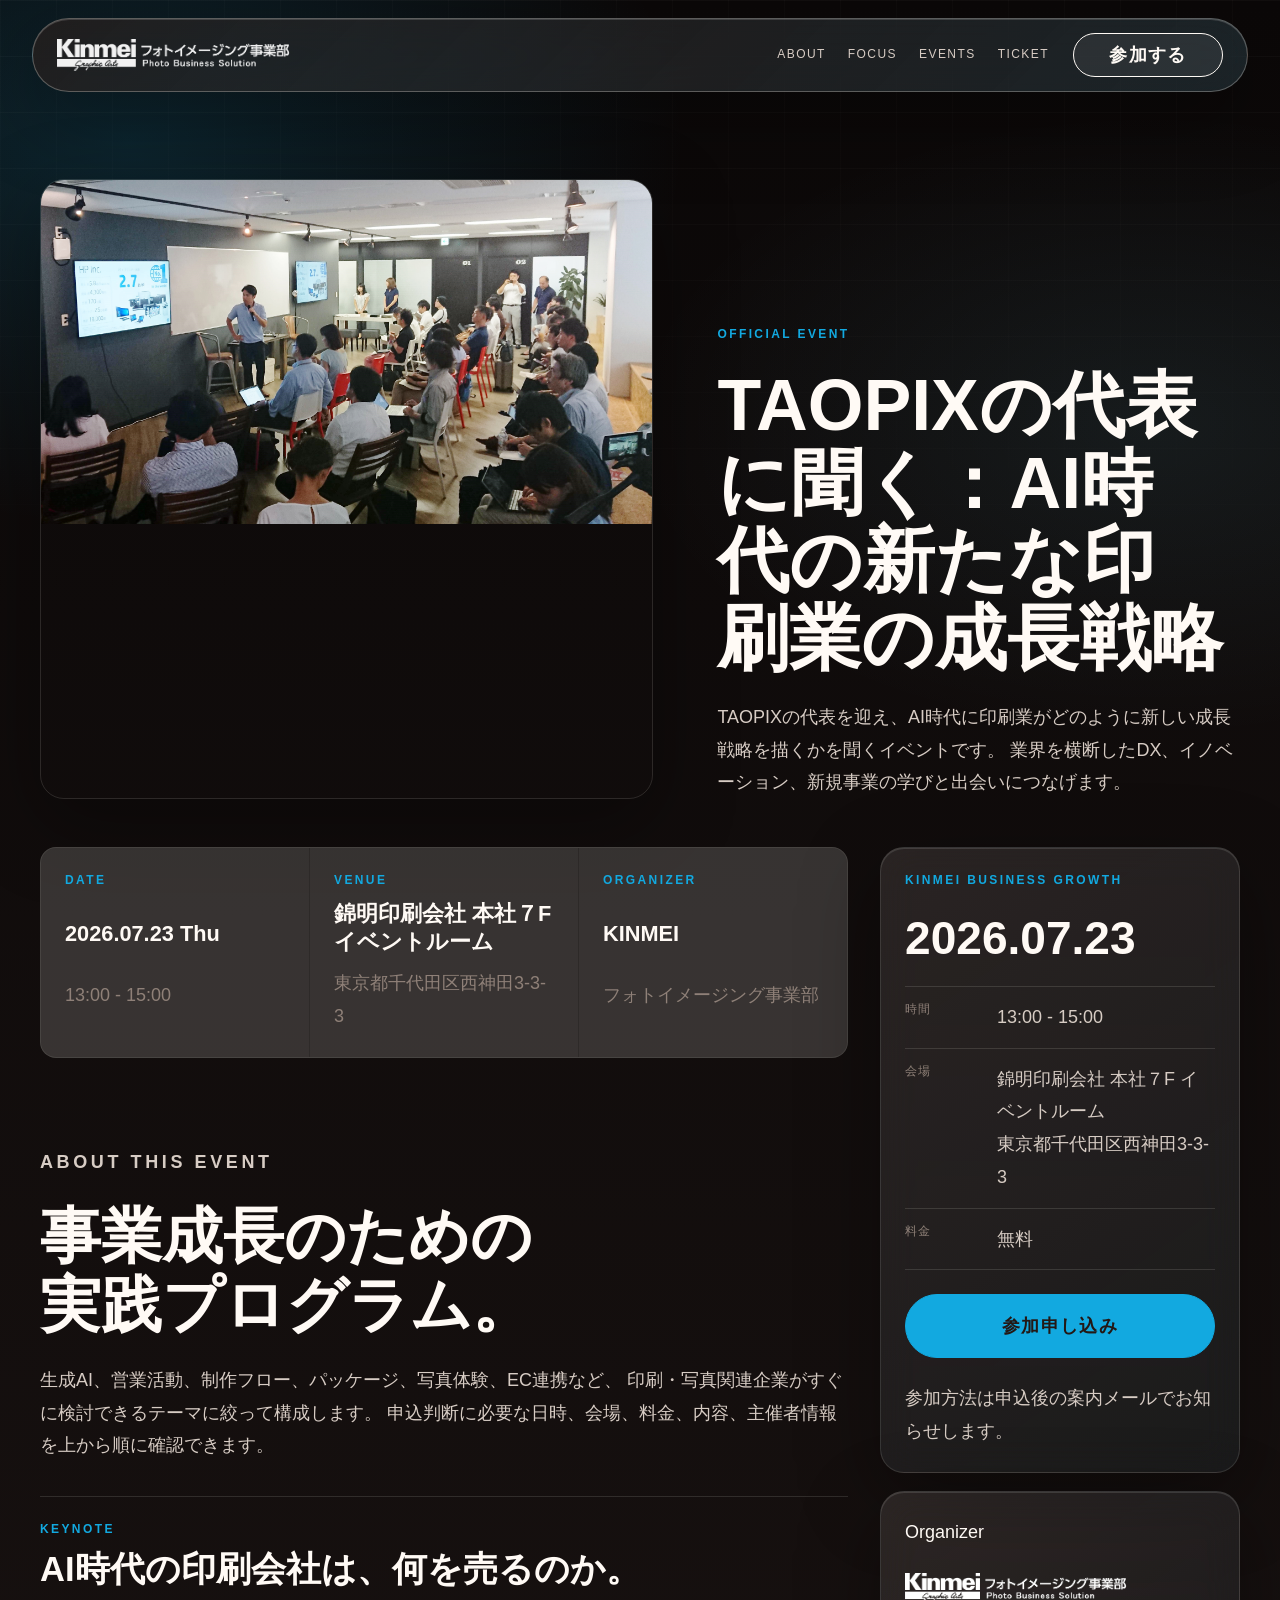
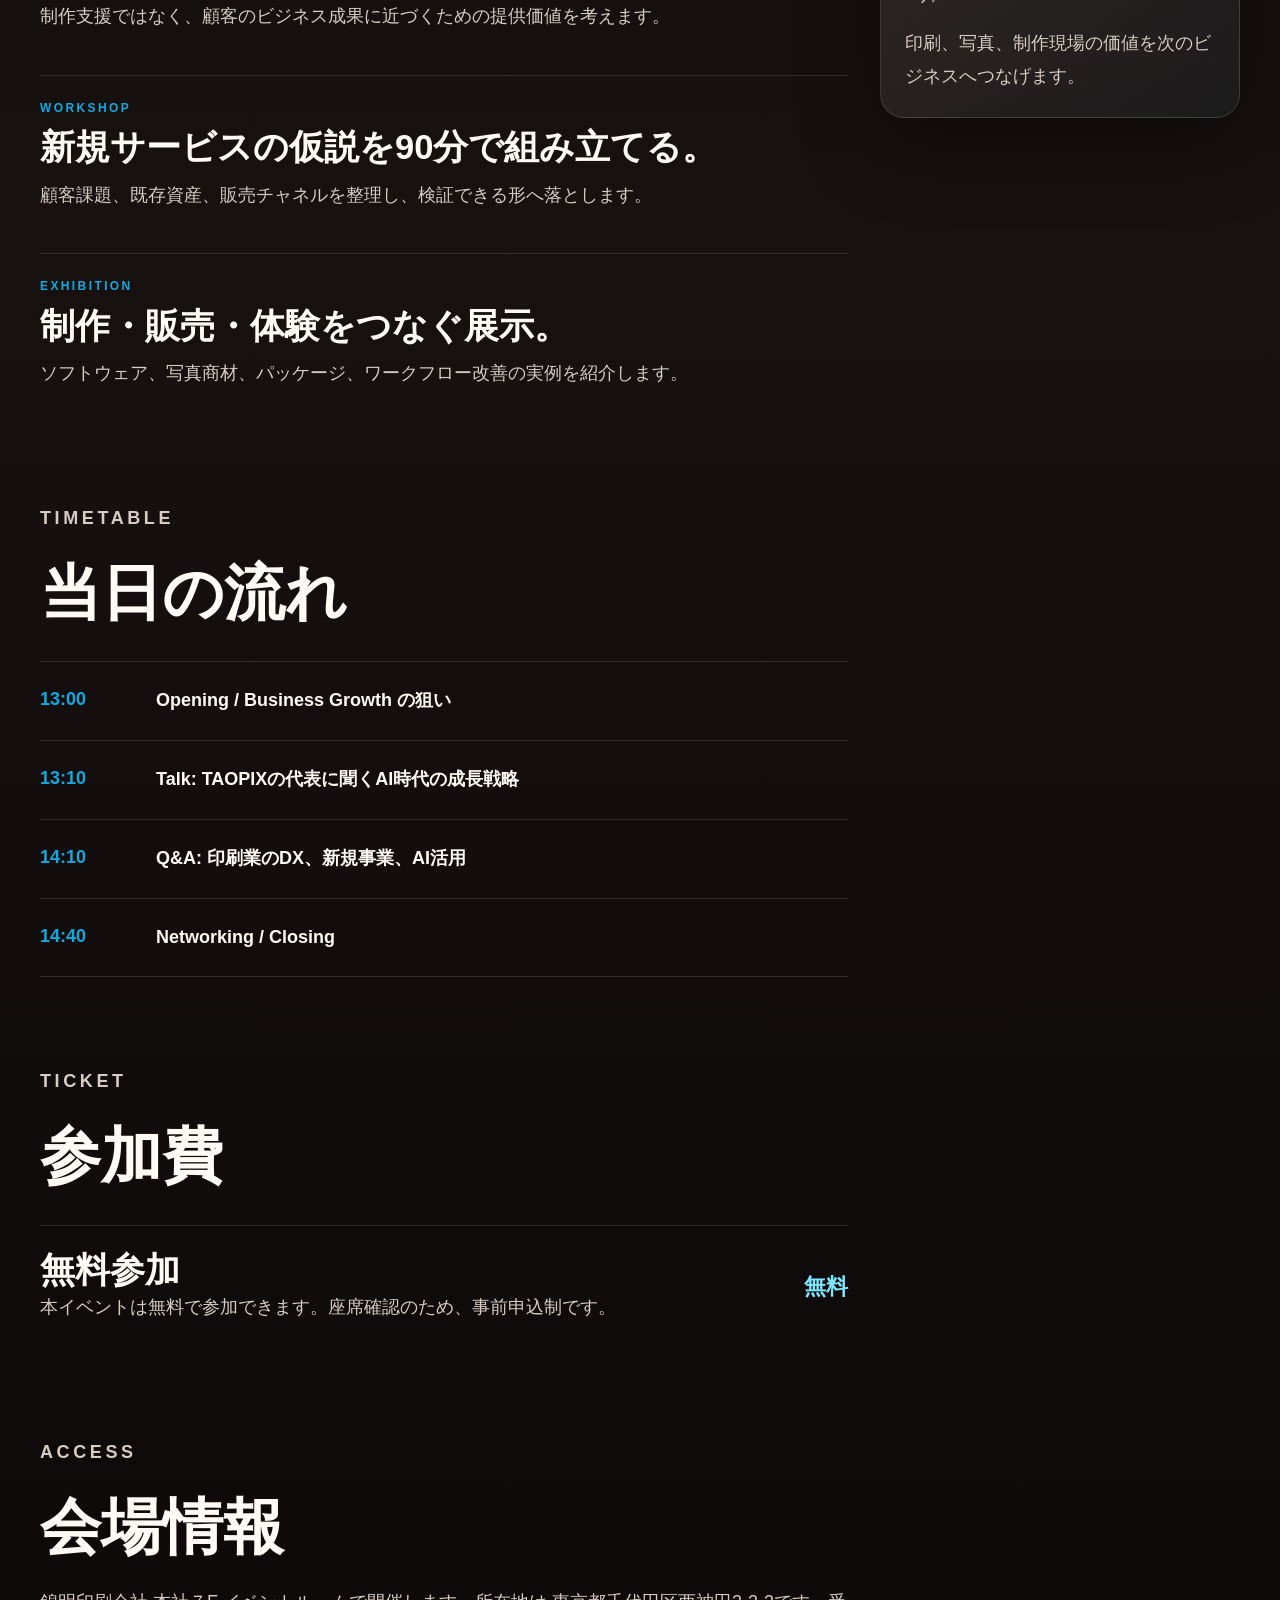
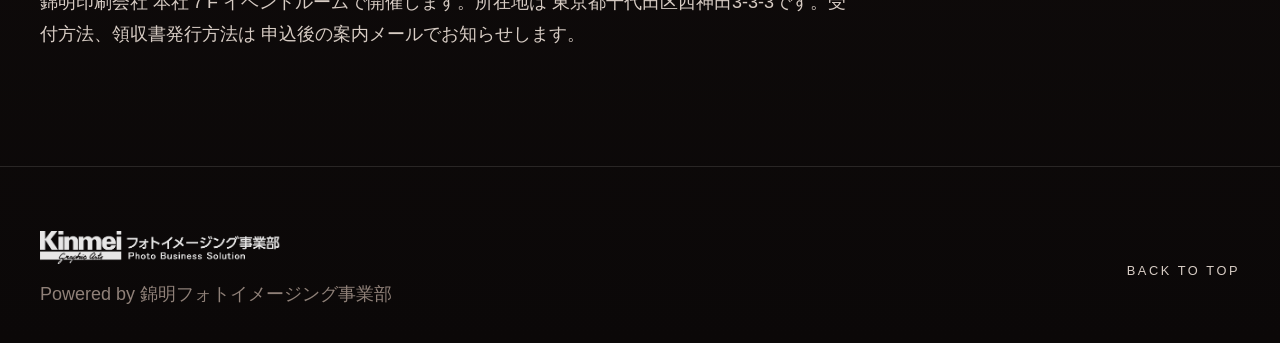
==== commit 685a10d9: "Share site chrome and make event free" ====
--- a/event.html
+++ b/event.html
@@ -12,21 +12,10 @@
     <link rel="stylesheet" href="./styles.css" />
   </head>
   <body data-page="event">
-    <header class="site-nav" aria-label="Primary navigation">
-      <a class="logo-link" href="./index.html" aria-label="KINMEI Business Growth home">
-        <img class="brand-logo" src="./assets/logo.png" alt="Kinmei Graphic Arts フォトイメージング事業部" />
-      </a>
-      <nav class="nav-links" aria-label="Site navigation">
-        <a href="./index.html#about">About</a>
-        <a href="#sessions">Sessions</a>
-        <a href="#tickets">Ticket</a>
-        <a href="./index.html#events">Archive</a>
-      </nav>
-      <a class="nav-cta" href="#tickets">申込</a>
-    </header>
+    <div id="site-header"></div>
 
     <main>
-      <section class="event-hero" aria-labelledby="event-title">
+      <section class="event-hero" id="top" aria-labelledby="event-title">
         <div class="event-hero-media">
           <img
             src="./assets/event-room.jpg"
@@ -103,28 +92,14 @@
 
           <section class="detail-block" id="tickets" aria-labelledby="tickets-title">
             <p class="eyebrow">TICKET</p>
-            <h2 id="tickets-title">参加チケット</h2>
+            <h2 id="tickets-title">参加費</h2>
             <div class="ticket-list">
               <article>
                 <div>
-                  <h3>General Pass</h3>
-                  <p>セッション、展示、交流会へ参加できます。</p>
+                  <h3>無料参加</h3>
+                  <p>本イベントは無料で参加できます。座席確認のため、事前申込制です。</p>
                 </div>
-                <strong>¥8,800</strong>
-              </article>
-              <article>
-                <div>
-                  <h3>Student Pass</h3>
-                  <p>学生向け。受付で学生証をご提示ください。</p>
-                </div>
-                <strong>Free</strong>
-              </article>
-              <article>
-                <div>
-                  <h3>Partner Pass</h3>
-                  <p>スポンサー、展示、共同企画を検討する企業向け。</p>
-                </div>
-                <strong>Contact</strong>
+                <strong>無料</strong>
               </article>
             </div>
           </section>
@@ -155,13 +130,13 @@
               </div>
               <div>
                 <dt>料金</dt>
-                <dd>Free - ¥8,800</dd>
+                <dd>無料</dd>
               </div>
             </dl>
             <a class="button button-primary" href="mailto:info@kinmeiphoto.co.jp?subject=TAOPIXの代表に聞く AI時代の新たな印刷業の成長戦略 参加申込">
               参加申し込み
             </a>
-            <p class="checkout-note">外部チケットサービス連携前の仮CTAです。</p>
+            <p class="checkout-note">参加方法は申込後の案内メールでお知らせします。</p>
           </div>
           <div class="organizer-card">
             <span>Organizer</span>
@@ -172,12 +147,7 @@
       </section>
     </main>
 
-    <footer class="site-footer">
-      <div>
-        <img src="./assets/logo.png" alt="Kinmei Graphic Arts フォトイメージング事業部" />
-        <p>Powered by 錦明フォトイメージング事業部</p>
-      </div>
-      <a href="./index.html">Back to top</a>
-    </footer>
+    <div id="site-footer"></div>
+    <script src="./site.js"></script>
   </body>
 </html>
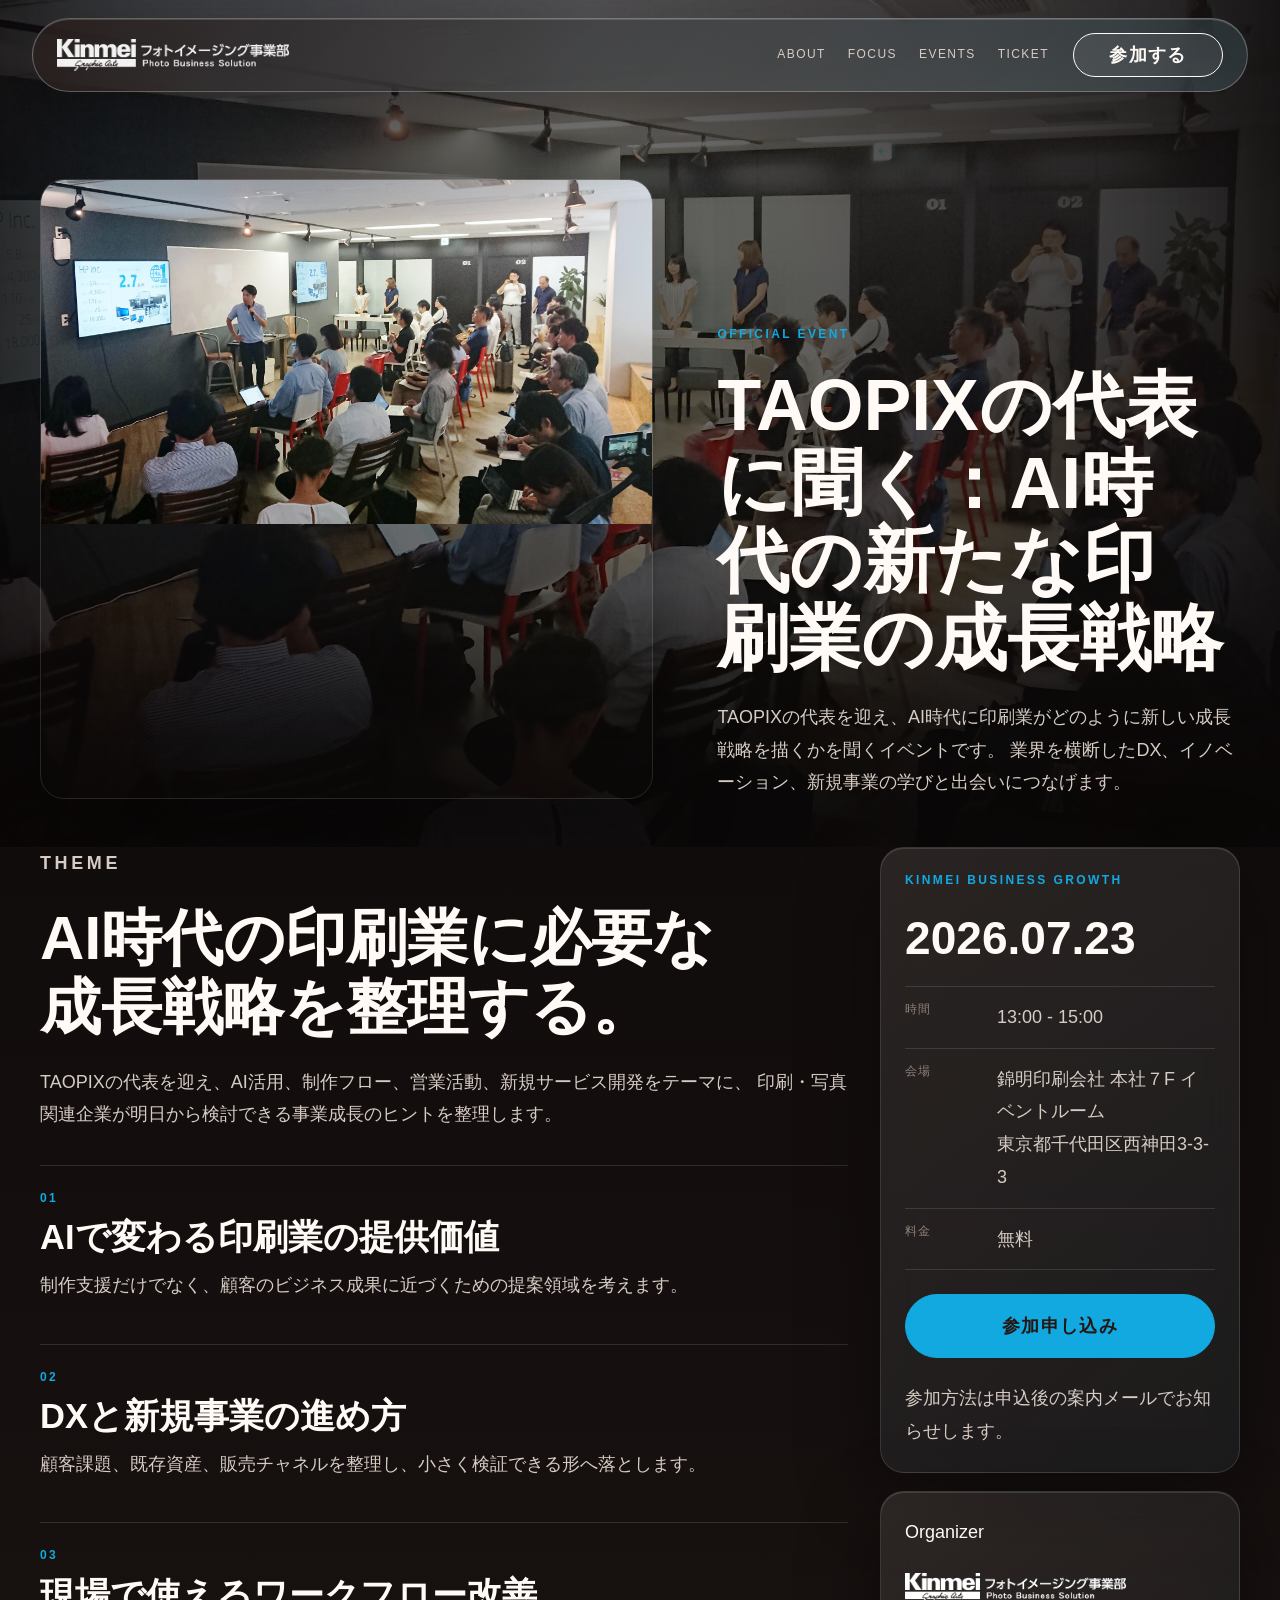
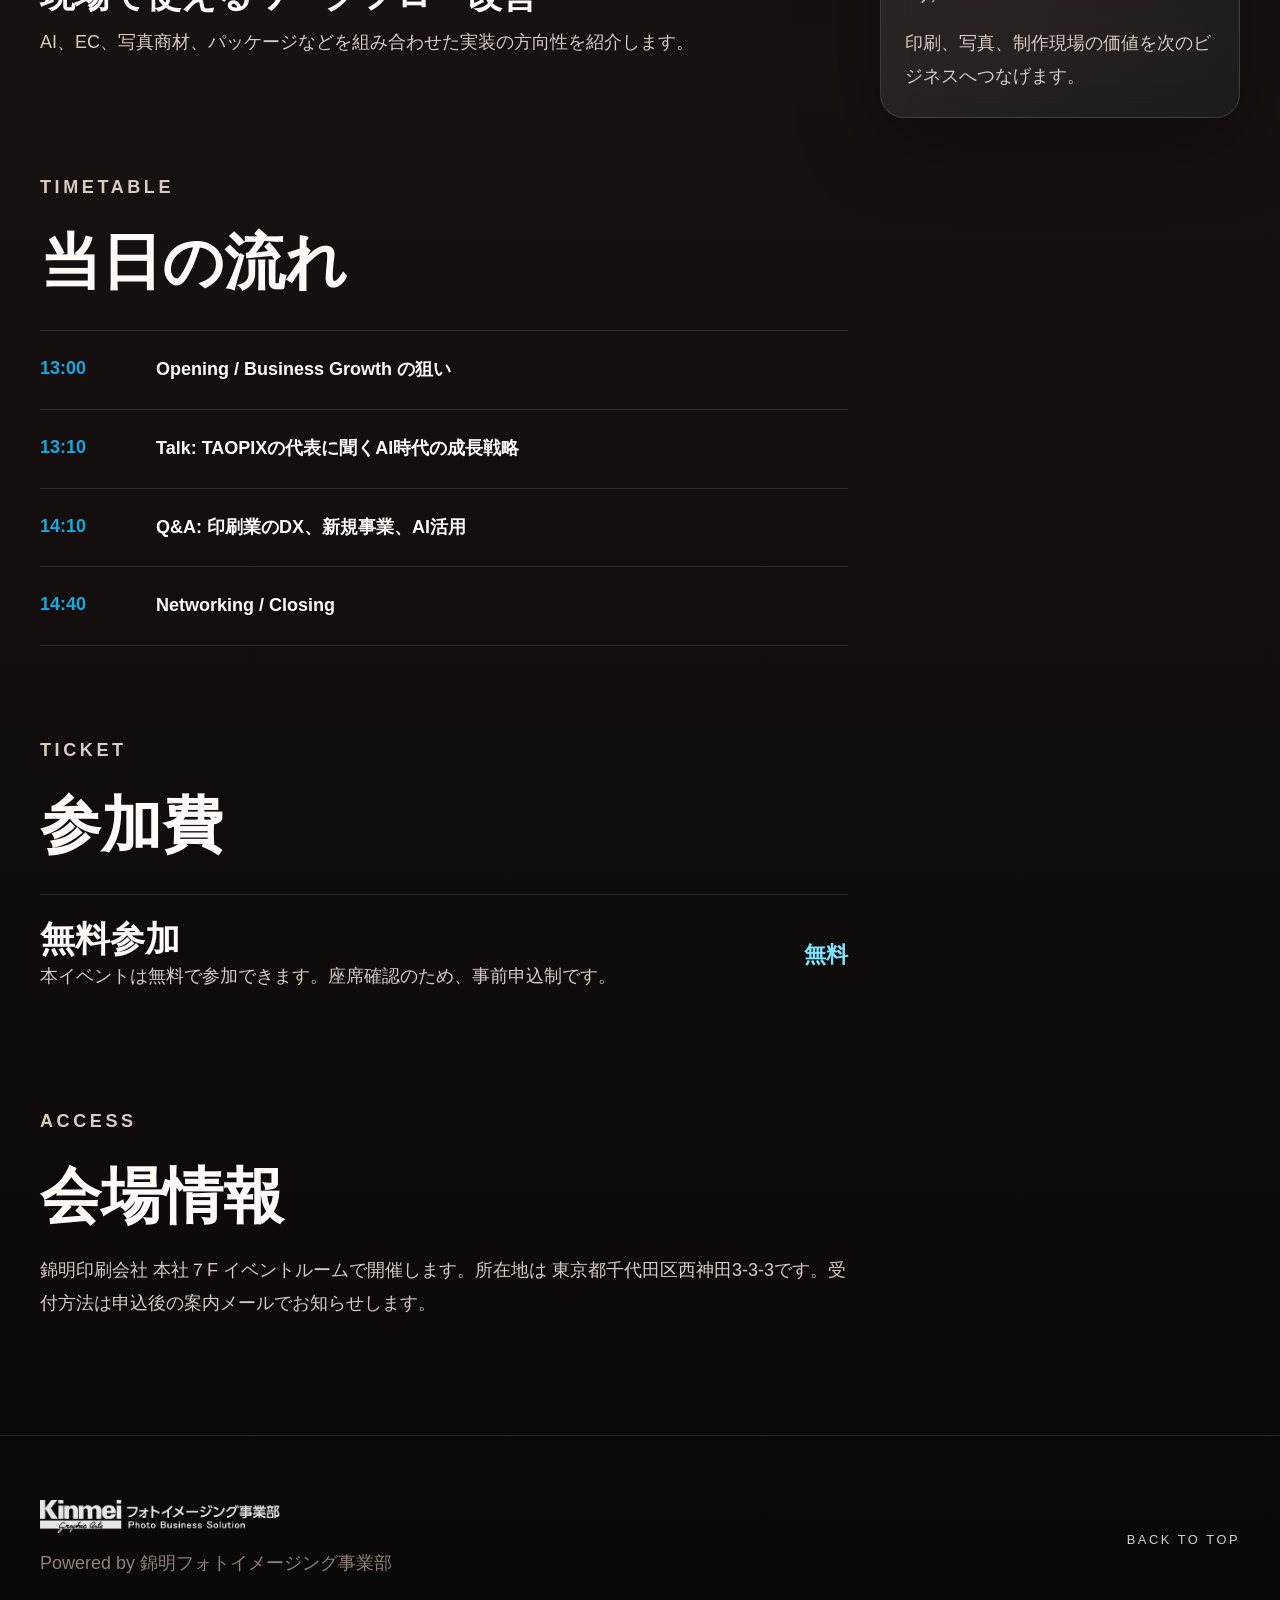
==== commit 6e62be5f: "Simplify event page information" ====
--- a/event.html
+++ b/event.html
@@ -34,47 +34,28 @@
 
       <section class="event-shell section">
         <article class="event-detail">
-          <div class="event-summary-grid">
-            <div>
-              <span>Date</span>
-              <strong>2026.07.23 Thu</strong>
-              <p>13:00 - 15:00</p>
-            </div>
-            <div>
-              <span>Venue</span>
-              <strong>錦明印刷会社 本社７F イベントルーム</strong>
-              <p>東京都千代田区西神田3-3-3</p>
-            </div>
-            <div>
-              <span>Organizer</span>
-              <strong>KINMEI</strong>
-              <p>フォトイメージング事業部</p>
-            </div>
-          </div>
-
           <section class="detail-block" id="sessions" aria-labelledby="sessions-title">
-            <p class="eyebrow">ABOUT THIS EVENT</p>
-            <h2 id="sessions-title">事業成長のための実践プログラム。</h2>
+            <p class="eyebrow">THEME</p>
+            <h2 id="sessions-title">AI時代の印刷業に必要な成長戦略を整理する。</h2>
             <p>
-              生成AI、営業活動、制作フロー、パッケージ、写真体験、EC連携など、
-              印刷・写真関連企業がすぐに検討できるテーマに絞って構成します。
-              申込判断に必要な日時、会場、料金、内容、主催者情報を上から順に確認できます。
+              TAOPIXの代表を迎え、AI活用、制作フロー、営業活動、新規サービス開発をテーマに、
+              印刷・写真関連企業が明日から検討できる事業成長のヒントを整理します。
             </p>
             <div class="session-list">
               <article>
-                <span>Keynote</span>
-                <h3>AI時代の印刷会社は、何を売るのか。</h3>
-                <p>制作支援ではなく、顧客のビジネス成果に近づくための提供価値を考えます。</p>
+                <span>01</span>
+                <h3>AIで変わる印刷業の提供価値</h3>
+                <p>制作支援だけでなく、顧客のビジネス成果に近づくための提案領域を考えます。</p>
               </article>
               <article>
-                <span>Workshop</span>
-                <h3>新規サービスの仮説を90分で組み立てる。</h3>
-                <p>顧客課題、既存資産、販売チャネルを整理し、検証できる形へ落とします。</p>
+                <span>02</span>
+                <h3>DXと新規事業の進め方</h3>
+                <p>顧客課題、既存資産、販売チャネルを整理し、小さく検証できる形へ落とします。</p>
               </article>
               <article>
-                <span>Exhibition</span>
-                <h3>制作・販売・体験をつなぐ展示。</h3>
-                <p>ソフトウェア、写真商材、パッケージ、ワークフロー改善の実例を紹介します。</p>
+                <span>03</span>
+                <h3>現場で使えるワークフロー改善</h3>
+                <p>AI、EC、写真商材、パッケージなどを組み合わせた実装の方向性を紹介します。</p>
               </article>
             </div>
           </section>
@@ -109,8 +90,7 @@
             <h2 id="access-title">会場情報</h2>
             <p>
               錦明印刷会社 本社７F イベントルームで開催します。所在地は
-              東京都千代田区西神田3-3-3です。受付方法、領収書発行方法は
-              申込後の案内メールでお知らせします。
+              東京都千代田区西神田3-3-3です。受付方法は申込後の案内メールでお知らせします。
             </p>
           </section>
         </article>
--- a/styles.css
+++ b/styles.css
@@ -234,12 +234,19 @@
 }
 
 .home-hero {
+  position: relative;
+  isolation: isolate;
   display: grid;
   grid-template-columns: minmax(0, 1.08fr) minmax(320px, 0.62fr);
   gap: clamp(var(--space-7), 6vw, var(--space-9));
   align-items: end;
   min-height: 100vh;
   padding-top: clamp(140px, 18vw, 210px);
+  overflow: hidden;
+  background:
+    linear-gradient(90deg, rgba(11, 8, 8, 0.9) 0%, rgba(11, 8, 8, 0.66) 52%, rgba(11, 8, 8, 0.82) 100%),
+    url("./assets/event-room.jpg") center / cover no-repeat;
+  box-shadow: inset 0 -180px 140px rgba(11, 8, 8, 0.88);
 }
 
 .hero-copy,
@@ -332,10 +339,13 @@
 
 .hero-ticket {
   display: grid;
-  grid-template-rows: minmax(0, 1fr) minmax(0, 1fr);
-  gap: var(--space-5);
-  height: clamp(560px, 68vh, 760px);
-  overflow: hidden;
+  grid-template-rows: clamp(220px, 30vh, 320px) auto;
+  gap: 0;
+  width: 100%;
+  max-width: 640px;
+  justify-self: end;
+  align-self: center;
+  overflow: clip;
   padding: 0;
 }
 
@@ -345,7 +355,6 @@
 .event-meta,
 .section-label,
 .focus-card h3 + p,
-.event-summary-grid span,
 .session-list span,
 .checkout-card dt,
 .organizer-card span {
@@ -360,21 +369,27 @@
 
 .hero-ticket-copy {
   display: grid;
-  align-content: center;
+  align-content: start;
   gap: var(--space-3);
-  min-height: 0;
-  padding: clamp(22px, 4vw, 34px);
+  padding: clamp(24px, 3vw, 36px);
 }
 
 .hero-ticket-copy h2 {
-  font-size: clamp(22px, 2.4vw, 32px);
-  line-height: var(--type-h3-lh);
+  font-size: clamp(24px, 2.1vw, 30px);
+  line-height: 1.28;
+}
+
+.hero-ticket .event-meta {
+  gap: var(--space-1) var(--space-2);
+  font-size: 0.72rem;
+  line-height: 1.55;
 }
 
 .hero-ticket-copy .button {
   justify-self: start;
-  min-width: min(100%, 220px);
-  min-height: 52px;
+  min-width: min(100%, 210px);
+  min-height: 48px;
+  margin-top: var(--space-2);
   padding-inline: 24px;
 }
 
@@ -508,9 +523,13 @@
   grid-template-columns: repeat(4, 1fr);
 }
 
+.events-section .section-head {
+  margin-bottom: var(--space-7);
+}
+
 .latest-event {
   display: grid;
-  grid-template-columns: minmax(0, 1.1fr) minmax(0, 0.9fr);
+  grid-template-columns: minmax(0, 0.95fr) minmax(0, 1.05fr);
   gap: 0;
   overflow: hidden;
   margin-bottom: var(--space-8);
@@ -519,14 +538,19 @@
 .latest-event > img {
   width: 100%;
   height: 100%;
-  min-height: 460px;
+  min-height: clamp(360px, 32vw, 520px);
   object-fit: cover;
 }
 
 .latest-event-copy {
   align-content: center;
-  gap: var(--space-5);
-  padding: clamp(28px, 5vw, 56px);
+  gap: var(--space-4);
+  padding: clamp(32px, 4vw, 48px);
+}
+
+.latest-event-copy h3 {
+  font-size: clamp(26px, 3vw, 44px);
+  line-height: 1.22;
 }
 
 .event-meta {
@@ -663,6 +687,8 @@
 }
 
 .event-hero {
+  position: relative;
+  isolation: isolate;
   display: grid;
   grid-template-columns: minmax(0, 1.08fr) minmax(0, 0.92fr);
   min-height: 92vh;
@@ -672,6 +698,11 @@
   margin-inline: auto;
   gap: clamp(var(--space-7), 5vw, var(--space-9));
   align-items: end;
+  overflow: hidden;
+  background:
+    linear-gradient(90deg, rgba(11, 8, 8, 0.72) 0%, rgba(11, 8, 8, 0.52) 46%, rgba(11, 8, 8, 0.88) 100%),
+    url("./assets/event-room.jpg") center / cover no-repeat;
+  box-shadow: inset 0 -180px 140px rgba(11, 8, 8, 0.9);
 }
 
 .event-hero-media {
@@ -713,24 +744,6 @@
   gap: var(--space-9);
 }
 
-.event-summary-grid {
-  display: grid;
-  grid-template-columns: repeat(3, 1fr);
-  gap: 1px;
-  overflow: hidden;
-  border: 1px solid var(--rule);
-  border-radius: var(--radius-md);
-  background: var(--rule);
-}
-
-.event-summary-grid div {
-  display: grid;
-  gap: var(--space-2);
-  padding: var(--space-5);
-  background: rgba(255, 250, 245, 0.045);
-}
-
-.event-summary-grid span,
 .session-list span {
   color: var(--accent);
   font-size: 0.75rem;
@@ -738,15 +751,6 @@
   letter-spacing: var(--ls-wider);
   line-height: var(--lh-caption);
   text-transform: uppercase;
-}
-
-.event-summary-grid strong {
-  font-size: var(--type-h4-size);
-  line-height: var(--type-h4-lh);
-}
-
-.event-summary-grid p {
-  color: var(--ink-mute);
 }
 
 .session-list,
@@ -865,14 +869,12 @@
   .event-shell,
   .report-layout,
   .split-section,
-  .newsletter-section,
-  .latest-event {
+  .newsletter-section {
     grid-template-columns: 1fr;
   }
 
   .focus-grid,
-  .event-grid,
-  .event-summary-grid {
+  .event-grid {
     grid-template-columns: 1fr 1fr;
   }
 
@@ -916,13 +918,17 @@
 
   .focus-grid,
   .event-grid,
-  .event-summary-grid,
   .ticket-stats {
     grid-template-columns: 1fr;
   }
 
+  .latest-event {
+    grid-template-columns: 1fr;
+  }
+
   .latest-event > img {
-    min-height: 320px;
+    height: clamp(240px, 62vw, 320px);
+    min-height: 0;
   }
 
   .archive-toolbar,
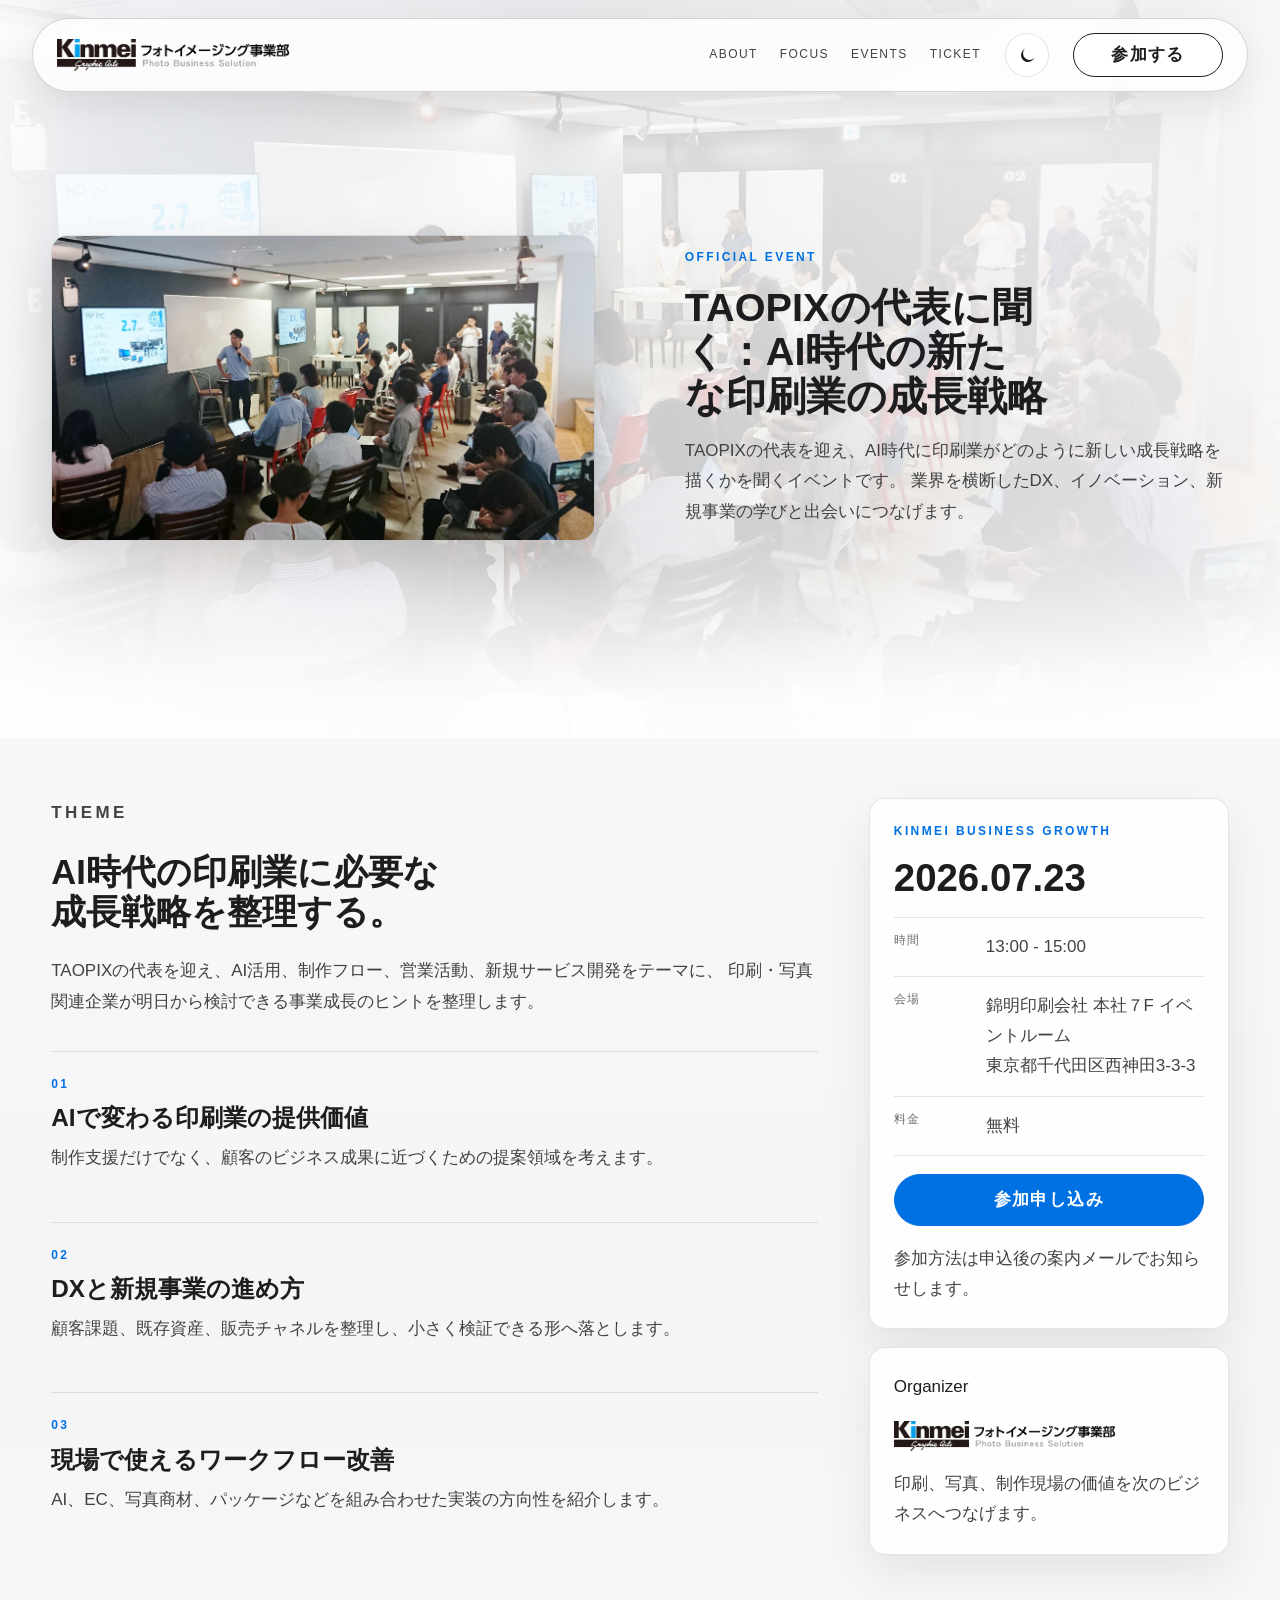
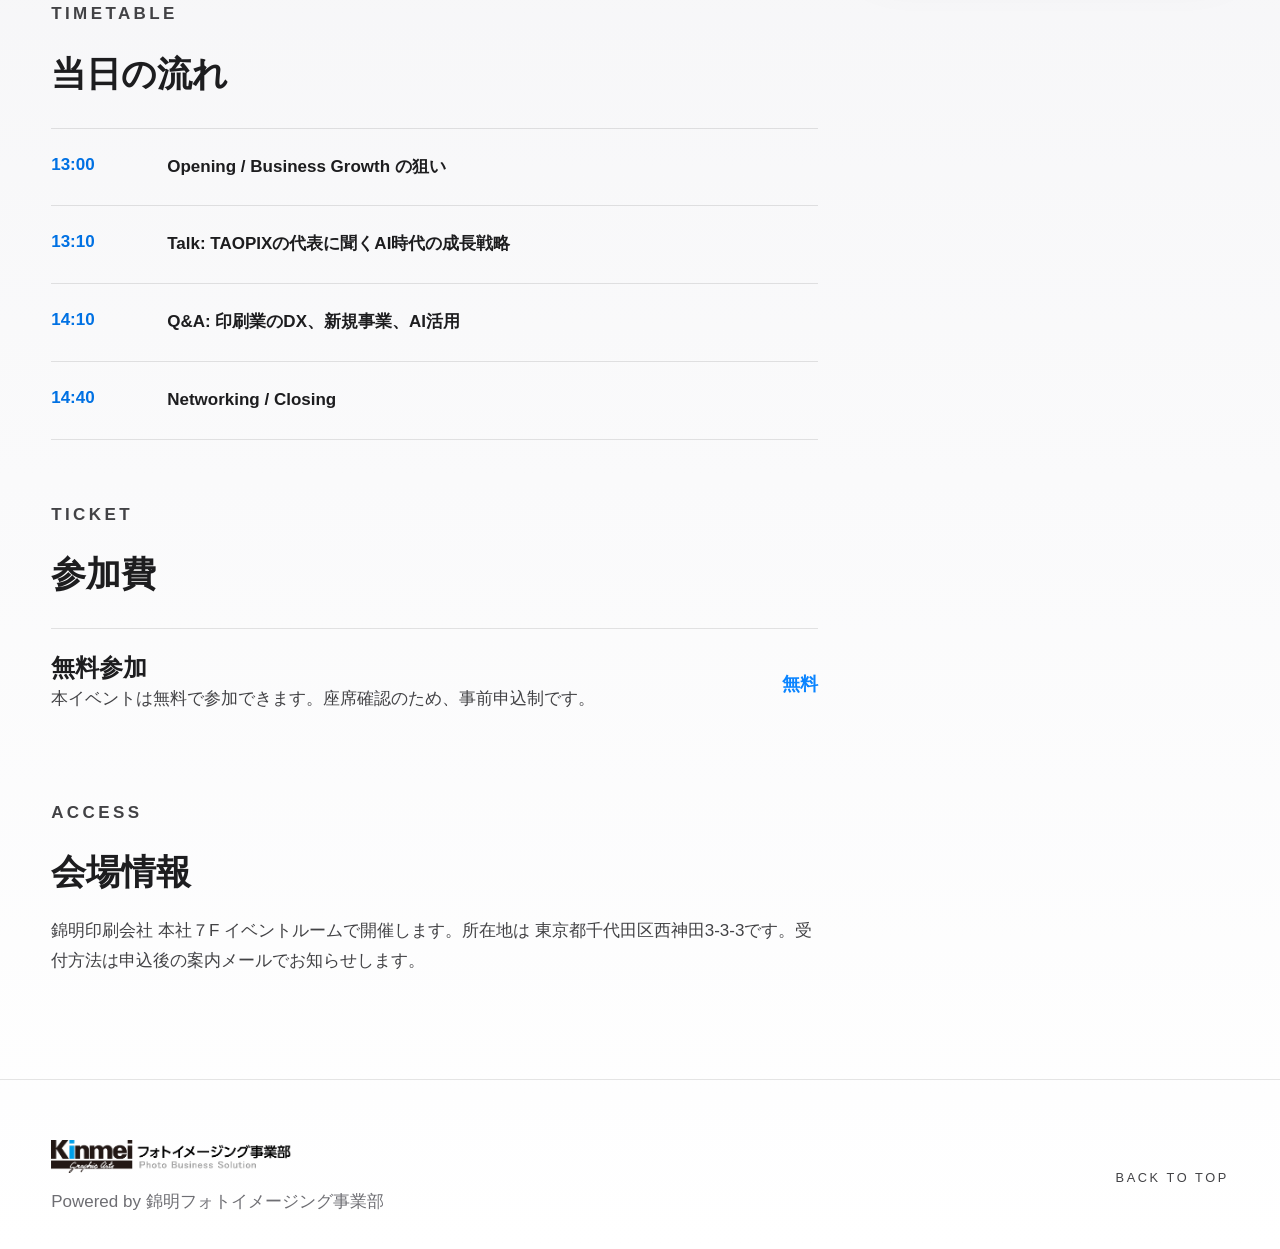
==== commit c008e031: "Add light theme toggle" ====
--- a/event.html
+++ b/event.html
@@ -1,5 +1,5 @@
 <!doctype html>
-<html lang="ja">
+<html lang="ja" data-theme="light">
   <head>
     <meta charset="utf-8" />
     <meta name="viewport" content="width=device-width, initial-scale=1" />
--- a/styles.css
+++ b/styles.css
@@ -1,4 +1,5 @@
 :root {
+  color-scheme: dark;
   --bg: #0b0808;
   --bg-2: #171110;
   --bg-3: #261b19;
@@ -14,31 +15,44 @@
   --glass-cyan: rgba(18, 169, 224, 0.14);
   --rule: rgba(255, 250, 245, 0.12);
   --rule-strong: rgba(255, 250, 245, 0.28);
-  --shadow-glass: 0 24px 80px rgba(0, 0, 0, 0.34);
-  --font-sans: "Hiragino Sans", "Hiragino Kaku Gothic ProN", "Yu Gothic Medium",
-    "Yu Gothic", "Noto Sans JP", "Helvetica Neue", "Helvetica", "Arial", sans-serif;
+  --shadow-glass: 0 18px 54px rgba(0, 0, 0, 0.28);
+  --font-sans: -apple-system, BlinkMacSystemFont, "SF Pro Text", "Hiragino Sans",
+    "Hiragino Kaku Gothic ProN", "Yu Gothic Medium", "Yu Gothic", "Noto Sans JP",
+    "Helvetica Neue", "Helvetica", "Arial", sans-serif;
   --font-display: var(--font-sans);
-  --font-latin: "Helvetica Neue", "Helvetica", "Arial", sans-serif;
+  --font-latin: -apple-system, BlinkMacSystemFont, "SF Pro Text", "Helvetica Neue",
+    "Helvetica", "Arial", sans-serif;
   --ls-normal: 0;
+  --ls-relaxed: 0.04em;
+  --ls-cta: 0.08em;
   --ls-wide: 0.12em;
   --ls-wider: 0.2em;
-  --ls-widest: 0.3em;
-  --type-display-size: clamp(58px, 11vw, 136px);
-  --type-display-lh: 0.9;
-  --type-h1-size: clamp(42px, 5.6vw, 76px);
+  --ls-widest: 0.24em;
+  --type-display-size: clamp(46px, 7.2vw, 88px);
+  --type-display-lh: 0.98;
+  --type-h1-size: clamp(36px, 4.4vw, 64px);
   --type-h1-lh: 1.08;
-  --type-h2-size: clamp(34px, 4.8vw, 64px);
-  --type-h2-lh: 1.12;
-  --type-h3-size: clamp(24px, 2.7vw, 38px);
-  --type-h3-lh: 1.2;
-  --type-h4-size: clamp(20px, 1.7vw, 26px);
-  --type-h4-lh: 1.32;
-  --fs-body: clamp(15px, 0.35vw + 14px, 18px);
-  --fs-body-lg: clamp(18px, 1.2vw + 15px, 26px);
+  --type-h2-size: clamp(28px, 3vw, 44px);
+  --type-h2-lh: 1.14;
+  --type-h3-size: clamp(22px, 1.9vw, 30px);
+  --type-h3-lh: 1.24;
+  --type-h4-size: clamp(18px, 1.2vw, 22px);
+  --type-h4-lh: 1.34;
+  --fs-body: clamp(15px, 0.25vw + 14px, 17px);
+  --fs-body-lg: clamp(17px, 0.8vw + 15px, 22px);
   --fs-caption: 13px;
+  --fs-micro: 0.75rem;
   --fs-eyebrow: 12px;
-  --lh-body: 1.82;
-  --lh-body-tight: 1.65;
+  /* Line-heights — Japanese needs more vertical breathing than Latin.
+     Canonical named scale synced from the Kinmei master design system. */
+  --lh-tight: 1.2;
+  --lh-snug: 1.4;
+  --lh-normal: 1.7;
+  --lh-relaxed: 1.78;
+  --lh-loose: 2;
+  /* Legacy role names mapped onto the canonical scale. */
+  --lh-body: var(--lh-relaxed);
+  --lh-body-tight: var(--lh-normal);
   --lh-caption: 1.45;
   --space-1: 6px;
   --space-2: 10px;
@@ -46,19 +60,44 @@
   --space-4: 18px;
   --space-5: 24px;
   --space-6: 32px;
-  --space-7: 48px;
-  --space-8: 64px;
-  --space-9: 88px;
-  --section-pad-y: clamp(72px, 9vw, 128px);
-  --section-pad-x: clamp(20px, 4vw, 40px);
+  --space-7: 44px;
+  --space-8: 60px;
+  --space-9: 80px;
+  --section-pad-y: clamp(72px, 8vw, 112px);
+  --section-pad-x: clamp(22px, 4vw, 56px);
+  --nav-h: 104px;
   --radius-sm: 8px;
   --radius-md: 16px;
   --radius-lg: 24px;
   --radius-pill: 999px;
-  --btn-min-height: 64px;
-  --btn-min-width: 240px;
-  --btn-pad-x: 36px;
+  --btn-min-height: 52px;
+  --btn-min-width: 200px;
+  --btn-pad-x: 28px;
   --btn-radius: var(--radius-pill);
+  --focus-ring: 0 0 0 3px rgba(126, 229, 255, 0.6);
+  --focus-outline: 2px solid var(--accent-soft);
+}
+
+:root[data-theme="light"] {
+  color-scheme: light;
+  --bg: #f5f5f7;
+  --bg-2: #ffffff;
+  --bg-3: #e8e8ed;
+  --ink: #1d1d1f;
+  --ink-soft: #424245;
+  --ink-mute: #6e6e73;
+  --accent: #0071e3;
+  --accent-2: #005bb5;
+  --accent-soft: #0a84ff;
+  --logo-brown: #ffffff;
+  --glass: rgba(255, 255, 255, 0.74);
+  --glass-strong: rgba(0, 0, 0, 0.055);
+  --glass-cyan: rgba(0, 113, 227, 0.08);
+  --rule: rgba(0, 0, 0, 0.1);
+  --rule-strong: rgba(0, 0, 0, 0.16);
+  --shadow-glass: 0 18px 54px rgba(0, 0, 0, 0.12);
+  --focus-ring: 0 0 0 3px rgba(0, 113, 227, 0.24);
+  --focus-outline: 2px solid var(--accent);
 }
 
 * {
@@ -67,19 +106,42 @@
 
 html {
   scroll-behavior: smooth;
+  -webkit-text-size-adjust: 100%;
+}
+
+@media (prefers-reduced-motion: reduce) {
+  html {
+    scroll-behavior: auto;
+  }
+
+  *,
+  *::before,
+  *::after {
+    animation-duration: 0.01ms !important;
+    animation-iteration-count: 1 !important;
+    transition-duration: 0.01ms !important;
+  }
 }
 
 body {
   margin: 0;
   background:
-    radial-gradient(900px 620px at 10% 4%, rgba(18, 169, 224, 0.18), transparent 62%),
-    radial-gradient(900px 540px at 90% 12%, rgba(126, 229, 255, 0.08), transparent 58%),
+    radial-gradient(900px 620px at 10% 4%, rgba(18, 169, 224, 0.1), transparent 62%),
+    radial-gradient(900px 540px at 90% 12%, rgba(126, 229, 255, 0.055), transparent 58%),
     linear-gradient(180deg, var(--bg) 0%, var(--bg-2) 52%, var(--bg) 100%);
   color: var(--ink);
   font-family: var(--font-sans);
+  font-weight: 400;
   font-size: var(--fs-body);
   line-height: var(--lh-body);
+  /* Keep 0 at the body level. Tightening < 0 cramps Japanese punctuation
+     and is only valid for pure-Latin display contexts. */
   letter-spacing: var(--ls-normal);
+  -webkit-font-smoothing: antialiased;
+  -moz-osx-font-smoothing: grayscale;
+  text-rendering: optimizeLegibility;
+  /* Proportional-alternate metrics tighten Japanese punctuation spacing. */
+  font-feature-settings: "palt" 1;
 }
 
 body::before {
@@ -89,10 +151,23 @@
   z-index: -1;
   pointer-events: none;
   background-image:
-    linear-gradient(rgba(255, 250, 245, 0.035) 1px, transparent 1px),
-    linear-gradient(90deg, rgba(255, 250, 245, 0.025) 1px, transparent 1px);
-  background-size: 56px 56px;
+    linear-gradient(rgba(255, 250, 245, 0.022) 1px, transparent 1px),
+    linear-gradient(90deg, rgba(255, 250, 245, 0.016) 1px, transparent 1px);
+  background-size: 64px 64px;
   mask-image: linear-gradient(to bottom, rgba(0, 0, 0, 0.9), transparent 72%);
+}
+
+:root[data-theme="light"] body {
+  background:
+    radial-gradient(900px 620px at 12% 0%, rgba(0, 113, 227, 0.08), transparent 58%),
+    linear-gradient(180deg, #fbfbfd 0%, var(--bg) 46%, #ffffff 100%);
+}
+
+:root[data-theme="light"] body::before {
+  background-image:
+    linear-gradient(rgba(0, 0, 0, 0.028) 1px, transparent 1px),
+    linear-gradient(90deg, rgba(0, 0, 0, 0.02) 1px, transparent 1px);
+  mask-image: linear-gradient(to bottom, rgba(0, 0, 0, 0.35), transparent 72%);
 }
 
 img {
@@ -103,6 +178,12 @@
 a {
   color: inherit;
   text-decoration: none;
+}
+
+:focus-visible {
+  outline: var(--focus-outline);
+  outline-offset: 3px;
+  border-radius: var(--radius-sm);
 }
 
 h1,
@@ -111,6 +192,12 @@
 h4,
 p {
   margin: 0;
+}
+
+/* Offset in-page anchor jumps so section headings clear the fixed glass nav. */
+section[id],
+[id] {
+  scroll-margin-top: var(--nav-h);
 }
 
 h1,
@@ -158,9 +245,7 @@
   gap: 24px;
   padding: 14px 24px;
   color: var(--ink);
-  background:
-    linear-gradient(135deg, rgba(35, 24, 21, 0.72), rgba(18, 169, 224, 0.08)),
-    var(--glass);
+  background: rgba(23, 17, 16, 0.72);
   border: 1px solid var(--rule-strong);
   border-radius: var(--radius-pill);
   box-shadow: var(--shadow-glass), inset 0 1px 0 rgba(255, 255, 255, 0.16);
@@ -168,6 +253,11 @@
   -webkit-backdrop-filter: blur(22px) saturate(145%);
 }
 
+:root[data-theme="light"] .site-nav {
+  background: rgba(255, 255, 255, 0.82);
+  box-shadow: 0 12px 36px rgba(0, 0, 0, 0.08), inset 0 1px 0 rgba(255, 255, 255, 0.82);
+}
+
 .logo-link {
   display: inline-flex;
   align-items: center;
@@ -179,6 +269,11 @@
   height: 32px;
   filter: brightness(0) invert(1);
   opacity: 0.94;
+}
+
+:root[data-theme="light"] .brand-logo {
+  filter: none;
+  opacity: 1;
 }
 
 .nav-links {
@@ -200,6 +295,53 @@
 
 .nav-links a:hover {
   color: var(--ink);
+}
+
+.theme-toggle {
+  display: inline-flex;
+  align-items: center;
+  justify-content: center;
+  width: 44px;
+  height: 44px;
+  padding: 0;
+  border: 1px solid var(--rule);
+  border-radius: var(--radius-pill);
+  background: var(--glass);
+  color: var(--ink);
+  cursor: pointer;
+}
+
+.theme-toggle:hover,
+.theme-toggle:focus-visible {
+  background: var(--glass-strong);
+  border-color: var(--rule-strong);
+}
+
+.theme-icon {
+  width: 19px;
+  height: 19px;
+  fill: none;
+  stroke: currentColor;
+  stroke-linecap: round;
+  stroke-linejoin: round;
+  stroke-width: 1.8;
+}
+
+.theme-icon-moon {
+  fill: currentColor;
+  stroke: none;
+}
+
+.theme-icon-sun {
+  display: none;
+}
+
+:root[data-theme="dark"] .theme-icon-moon {
+  display: none;
+}
+
+:root[data-theme="dark"] .theme-icon-sun {
+  display: block;
 }
 
 .nav-cta {
@@ -214,14 +356,22 @@
   background: var(--glass);
   color: var(--ink);
   font-weight: 700;
-  letter-spacing: 0.08em;
+  letter-spacing: var(--ls-cta);
 }
 
 .nav-cta:hover,
-.button-primary:hover {
+.nav-cta:focus-visible,
+.button-primary:hover,
+.button-primary:focus-visible {
   background: var(--accent-soft);
   border-color: var(--accent-soft);
   color: var(--logo-brown);
+}
+
+.button-primary:active {
+  background: var(--accent-2);
+  border-color: var(--accent-2);
+  color: var(--ink);
 }
 
 .hero,
@@ -237,16 +387,24 @@
   position: relative;
   isolation: isolate;
   display: grid;
-  grid-template-columns: minmax(0, 1.08fr) minmax(320px, 0.62fr);
-  gap: clamp(var(--space-7), 6vw, var(--space-9));
-  align-items: end;
-  min-height: 100vh;
-  padding-top: clamp(140px, 18vw, 210px);
+  grid-template-columns: minmax(0, 1fr) minmax(320px, 0.52fr);
+  gap: clamp(var(--space-7), 7vw, 120px);
+  align-items: center;
+  min-height: 92vh;
+  padding-top: clamp(132px, 14vw, 188px);
+  padding-bottom: clamp(64px, 8vw, 108px);
   overflow: hidden;
   background:
-    linear-gradient(90deg, rgba(11, 8, 8, 0.9) 0%, rgba(11, 8, 8, 0.66) 52%, rgba(11, 8, 8, 0.82) 100%),
+    linear-gradient(90deg, rgba(11, 8, 8, 0.88) 0%, rgba(11, 8, 8, 0.62) 52%, rgba(11, 8, 8, 0.82) 100%),
     url("./assets/event-room.jpg") center / cover no-repeat;
   box-shadow: inset 0 -180px 140px rgba(11, 8, 8, 0.88);
+}
+
+:root[data-theme="light"] .home-hero {
+  background:
+    linear-gradient(90deg, rgba(251, 251, 253, 0.96) 0%, rgba(251, 251, 253, 0.84) 54%, rgba(245, 245, 247, 0.78) 100%),
+    url("./assets/event-room.jpg") center / cover no-repeat;
+  box-shadow: inset 0 -120px 100px rgba(255, 255, 255, 0.94);
 }
 
 .hero-copy,
@@ -256,6 +414,20 @@
 .detail-block {
   display: grid;
   gap: var(--space-5);
+  min-width: 0;
+}
+
+.hero-copy > *,
+.body-stack > *,
+.section-head > *,
+.latest-event-copy > *,
+.detail-block > * {
+  min-width: 0;
+}
+
+.section-head {
+  max-width: 980px;
+  margin-bottom: clamp(var(--space-6), 5vw, var(--space-8));
 }
 
 .eyebrow {
@@ -269,7 +441,7 @@
 }
 
 .hero-copy h1 {
-  max-width: 10ch;
+  max-width: 12ch;
   font-size: var(--type-display-size);
   line-height: var(--type-display-lh);
 }
@@ -302,6 +474,13 @@
 .newsletter-section p,
 .detail-block p {
   max-width: 46em;
+  overflow-wrap: anywhere;
+}
+
+.detail-block h2 {
+  max-width: 14em;
+  font-size: clamp(26px, 2.7vw, 40px);
+  line-height: 1.16;
 }
 
 .button {
@@ -314,7 +493,7 @@
   border: 1px solid var(--rule-strong);
   border-radius: var(--btn-radius);
   font-weight: 700;
-  letter-spacing: 0.08em;
+  letter-spacing: var(--ls-cta);
 }
 
 .button-primary {
@@ -323,26 +502,40 @@
   color: var(--logo-brown);
 }
 
+.button:not(.button-primary):hover,
+.button:not(.button-primary):focus-visible {
+  background: var(--glass-strong);
+  border-color: var(--rule-strong);
+  color: var(--ink);
+}
+
 .hero-ticket,
 .glass-card,
 .checkout-card,
 .organizer-card {
-  background:
-    linear-gradient(145deg, rgba(255, 250, 245, 0.08), rgba(18, 169, 224, 0.035)),
-    rgba(255, 250, 245, 0.025);
+  background: rgba(255, 250, 245, 0.045);
   border: 1px solid var(--rule);
-  border-radius: var(--radius-lg);
-  box-shadow: var(--shadow-glass), inset 0 1px 0 rgba(255, 255, 255, 0.12);
-  backdrop-filter: blur(18px) saturate(135%);
-  -webkit-backdrop-filter: blur(18px) saturate(135%);
+  border-radius: var(--radius-md);
+  box-shadow: 0 14px 44px rgba(0, 0, 0, 0.22);
+  backdrop-filter: blur(16px) saturate(120%);
+  -webkit-backdrop-filter: blur(16px) saturate(120%);
+}
+
+:root[data-theme="light"] .hero-ticket,
+:root[data-theme="light"] .glass-card,
+:root[data-theme="light"] .checkout-card,
+:root[data-theme="light"] .organizer-card {
+  background: rgba(255, 255, 255, 0.86);
+  box-shadow: 0 18px 48px rgba(0, 0, 0, 0.08);
 }
 
 .hero-ticket {
   display: grid;
-  grid-template-rows: clamp(220px, 30vh, 320px) auto;
+  grid-template-rows: clamp(200px, 26vh, 280px) auto;
   gap: 0;
   width: 100%;
-  max-width: 640px;
+  max-width: 560px;
+  min-width: 0;
   justify-self: end;
   align-self: center;
   overflow: clip;
@@ -371,7 +564,7 @@
   display: grid;
   align-content: start;
   gap: var(--space-3);
-  padding: clamp(24px, 3vw, 36px);
+  padding: clamp(22px, 2.5vw, 32px);
 }
 
 .hero-ticket-copy h2 {
@@ -434,6 +627,10 @@
   background: rgba(11, 8, 8, 0.68);
 }
 
+:root[data-theme="light"] .ticket-stats div {
+  background: rgba(255, 255, 255, 0.92);
+}
+
 .ticket-stats dt {
   color: var(--ink-mute);
   font-size: 0.7rem;
@@ -453,7 +650,7 @@
   display: flex;
   align-items: center;
   gap: var(--space-5);
-  margin-bottom: var(--space-7);
+  margin-bottom: var(--space-6);
   color: var(--ink-mute);
   font-size: 11px;
   letter-spacing: var(--ls-widest);
@@ -490,7 +687,7 @@
 .session-list,
 .ticket-list {
   display: grid;
-  gap: var(--space-4);
+  gap: var(--space-5);
 }
 
 .focus-grid {
@@ -503,24 +700,20 @@
 
 .focus-card img {
   width: 100%;
-  aspect-ratio: 4 / 3;
+  aspect-ratio: 16 / 10;
   object-fit: cover;
 }
 
 .focus-card div {
   display: grid;
   gap: var(--space-3);
-  padding: var(--space-5);
+  padding: var(--space-5) var(--space-5) var(--space-6);
 }
 
 .focus-card h3 {
   color: var(--ink);
-  font-size: var(--type-h3-size);
+  font-size: clamp(21px, 1.6vw, 28px);
   line-height: var(--type-h3-lh);
-}
-
-.event-grid {
-  grid-template-columns: repeat(4, 1fr);
 }
 
 .events-section .section-head {
@@ -529,28 +722,30 @@
 
 .latest-event {
   display: grid;
-  grid-template-columns: minmax(0, 0.95fr) minmax(0, 1.05fr);
-  gap: 0;
+  grid-template-columns: minmax(0, 0.92fr) minmax(0, 1.08fr);
+  gap: var(--space-6);
   overflow: hidden;
   margin-bottom: var(--space-8);
+  padding: var(--space-4);
 }
 
 .latest-event > img {
   width: 100%;
   height: 100%;
-  min-height: clamp(360px, 32vw, 520px);
+  min-height: clamp(320px, 28vw, 460px);
   object-fit: cover;
+  border-radius: calc(var(--radius-md) - 4px);
 }
 
 .latest-event-copy {
   align-content: center;
   gap: var(--space-4);
-  padding: clamp(32px, 4vw, 48px);
+  padding: clamp(20px, 3vw, 40px) clamp(20px, 3.5vw, 48px);
 }
 
 .latest-event-copy h3 {
-  font-size: clamp(26px, 3vw, 44px);
-  line-height: 1.22;
+  font-size: clamp(24px, 2.4vw, 36px);
+  line-height: 1.26;
 }
 
 .event-meta {
@@ -558,7 +753,7 @@
   flex-wrap: wrap;
   gap: var(--space-1) var(--space-3);
   color: var(--ink-mute);
-  font-size: 0.78rem;
+  font-size: var(--fs-micro);
   font-weight: 700;
   letter-spacing: var(--ls-wide);
   line-height: var(--lh-caption);
@@ -580,9 +775,13 @@
   border-radius: var(--radius-pill);
   background: var(--glass-cyan);
   color: var(--accent-soft);
-  font-size: 0.76rem;
+  font-size: var(--fs-micro);
   font-weight: 700;
   line-height: var(--lh-caption);
+}
+
+:root[data-theme="light"] .event-tags li {
+  color: var(--accent);
 }
 
 .archive-toolbar {
@@ -634,6 +833,10 @@
   border-radius: var(--radius-md);
   background: rgba(255, 250, 245, 0.035);
   color: var(--ink-soft);
+}
+
+:root[data-theme="light"] .empty-state {
+  background: rgba(255, 255, 255, 0.82);
 }
 
 .event-card img {
@@ -678,6 +881,11 @@
   opacity: 0.9;
 }
 
+:root[data-theme="light"] .site-footer img {
+  filter: none;
+  opacity: 1;
+}
+
 .site-footer a {
   color: var(--ink-soft);
   font-family: var(--font-latin);
@@ -690,38 +898,61 @@
   position: relative;
   isolation: isolate;
   display: grid;
-  grid-template-columns: minmax(0, 1.08fr) minmax(0, 0.92fr);
-  min-height: 92vh;
-  padding: clamp(120px, 14vw, 180px) var(--section-pad-x) 48px;
+  grid-template-columns: minmax(0, 1fr) minmax(0, 1fr);
+  min-height: 82vh;
+  padding: clamp(124px, 11vw, 160px) var(--section-pad-x) clamp(72px, 8vw, 104px);
   width: 100%;
   max-width: none;
   margin-inline: auto;
-  gap: clamp(var(--space-7), 5vw, var(--space-9));
-  align-items: end;
+  gap: clamp(var(--space-7), 7vw, 120px);
+  align-items: center;
   overflow: hidden;
   background:
     linear-gradient(90deg, rgba(11, 8, 8, 0.72) 0%, rgba(11, 8, 8, 0.52) 46%, rgba(11, 8, 8, 0.88) 100%),
     url("./assets/event-room.jpg") center / cover no-repeat;
-  box-shadow: inset 0 -180px 140px rgba(11, 8, 8, 0.9);
+  box-shadow: inset 0 -140px 120px rgba(11, 8, 8, 0.9);
+}
+
+:root[data-theme="light"] .event-hero {
+  background:
+    linear-gradient(90deg, rgba(251, 251, 253, 0.92) 0%, rgba(251, 251, 253, 0.78) 46%, rgba(245, 245, 247, 0.92) 100%),
+    url("./assets/event-room.jpg") center / cover no-repeat;
+  box-shadow: inset 0 -120px 110px rgba(255, 255, 255, 0.96);
 }
 
 .event-hero-media {
-  min-height: 620px;
+  align-self: center;
+  aspect-ratio: 16 / 9;
+  max-height: min(52vh, 520px);
+  min-height: 0;
   overflow: hidden;
-  border-radius: var(--radius-lg);
+  border-radius: var(--radius-md);
   border: 1px solid var(--rule);
-  box-shadow: var(--shadow-glass);
+  box-shadow: 0 18px 54px rgba(0, 0, 0, 0.3);
+}
+
+:root[data-theme="light"] .event-hero-media {
+  box-shadow: 0 18px 48px rgba(0, 0, 0, 0.12);
 }
 
 .event-hero-media img {
   width: 100%;
   height: 100%;
   object-fit: cover;
+  object-position: center center;
 }
 
 .event-hero-copy {
   display: grid;
-  gap: var(--space-5);
+  gap: var(--space-4);
+  align-content: center;
+  max-width: 880px;
+}
+
+.event-hero-copy h1 {
+  max-width: 13em;
+  font-size: clamp(32px, 3.1vw, 46px);
+  line-height: 1.12;
 }
 
 .event-hero-copy p:not(.eyebrow) {
@@ -734,19 +965,19 @@
 .event-shell {
   display: grid;
   grid-template-columns: minmax(0, 1fr) 360px;
-  gap: var(--space-6);
+  gap: clamp(var(--space-6), 4vw, var(--space-8));
   align-items: start;
-  padding-top: 0;
+  padding-top: var(--space-8);
 }
 
 .event-detail {
   display: grid;
-  gap: var(--space-9);
+  gap: var(--space-8);
 }
 
 .session-list span {
   color: var(--accent);
-  font-size: 0.75rem;
+  font-size: var(--fs-micro);
   font-weight: 700;
   letter-spacing: var(--ls-wider);
   line-height: var(--lh-caption);
@@ -816,13 +1047,13 @@
 .checkout-card,
 .organizer-card {
   display: grid;
-  gap: var(--space-5);
+  gap: var(--space-4);
   padding: var(--space-5);
 }
 
 .checkout-card h2 {
   font-family: var(--font-latin);
-  font-size: clamp(34px, 3.6vw, 48px);
+  font-size: clamp(30px, 3vw, 42px);
   line-height: 1.05;
 }
 
@@ -843,7 +1074,7 @@
 
 .checkout-card dt {
   color: var(--ink-mute);
-  font-size: 0.75rem;
+  font-size: var(--fs-micro);
   letter-spacing: var(--ls-wide);
   line-height: var(--lh-caption);
   text-transform: uppercase;
@@ -857,6 +1088,10 @@
 .organizer-card img {
   width: 240px;
   filter: brightness(0) invert(1);
+}
+
+:root[data-theme="light"] .organizer-card img {
+  filter: none;
 }
 
 @media (max-width: 1024px) {
@@ -873,6 +1108,11 @@
     grid-template-columns: 1fr;
   }
 
+  .home-hero,
+  .event-hero {
+    gap: var(--space-7);
+  }
+
   .focus-grid,
   .event-grid {
     grid-template-columns: 1fr 1fr;
@@ -888,32 +1128,57 @@
     left: 14px;
     right: 14px;
     top: 12px;
+    gap: 10px;
     padding: 10px 14px;
   }
 
   .brand-logo {
     height: 28px;
-    max-width: min(220px, 54vw);
+    max-width: min(188px, 42vw);
     object-fit: contain;
+  }
+
+  .theme-toggle {
+    width: 40px;
+    height: 40px;
+    flex: 0 0 auto;
   }
 
   .nav-cta {
     min-width: auto;
-    padding: 0 16px;
+    padding: 0 14px;
   }
 
   .home-hero,
   .event-hero {
     min-height: auto;
     padding-top: 130px;
+    padding-bottom: var(--space-7);
+  }
+
+  .hero-ticket {
+    max-width: 100%;
+    justify-self: stretch;
   }
 
   .hero-copy h1 {
-    font-size: clamp(52px, 17vw, 82px);
+    font-size: clamp(44px, 13vw, 68px);
+    line-height: 1;
+  }
+
+  .section-head {
+    margin-bottom: var(--space-6);
+  }
+
+  .section-head h2 {
+    font-size: clamp(28px, 9vw, 42px);
   }
 
   .event-hero-media {
-    min-height: 360px;
+    width: 100%;
+    aspect-ratio: 16 / 10;
+    max-height: none;
+    min-height: 0;
   }
 
   .focus-grid,
@@ -924,11 +1189,16 @@
 
   .latest-event {
     grid-template-columns: 1fr;
+    gap: var(--space-4);
   }
 
   .latest-event > img {
     height: clamp(240px, 62vw, 320px);
     min-height: 0;
+  }
+
+  .latest-event-copy {
+    padding: var(--space-4) var(--space-3) var(--space-5);
   }
 
   .archive-toolbar,
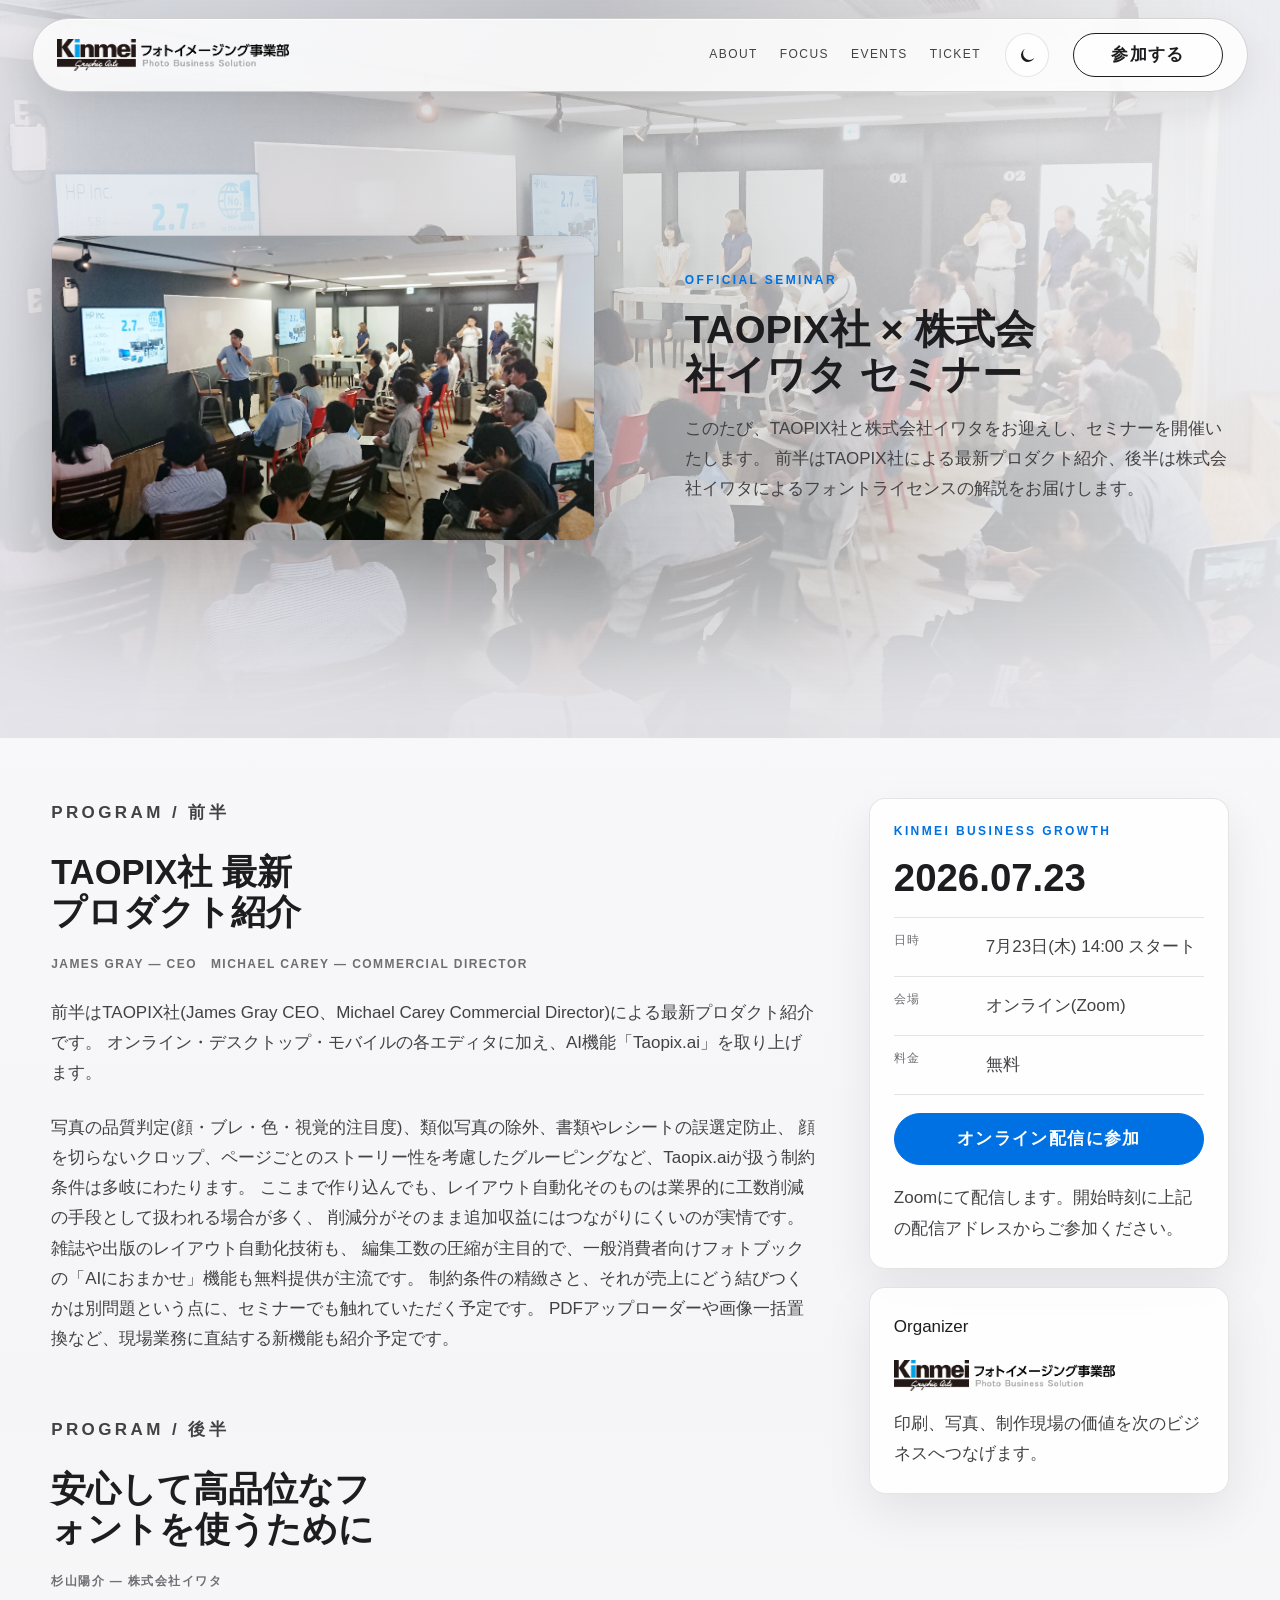
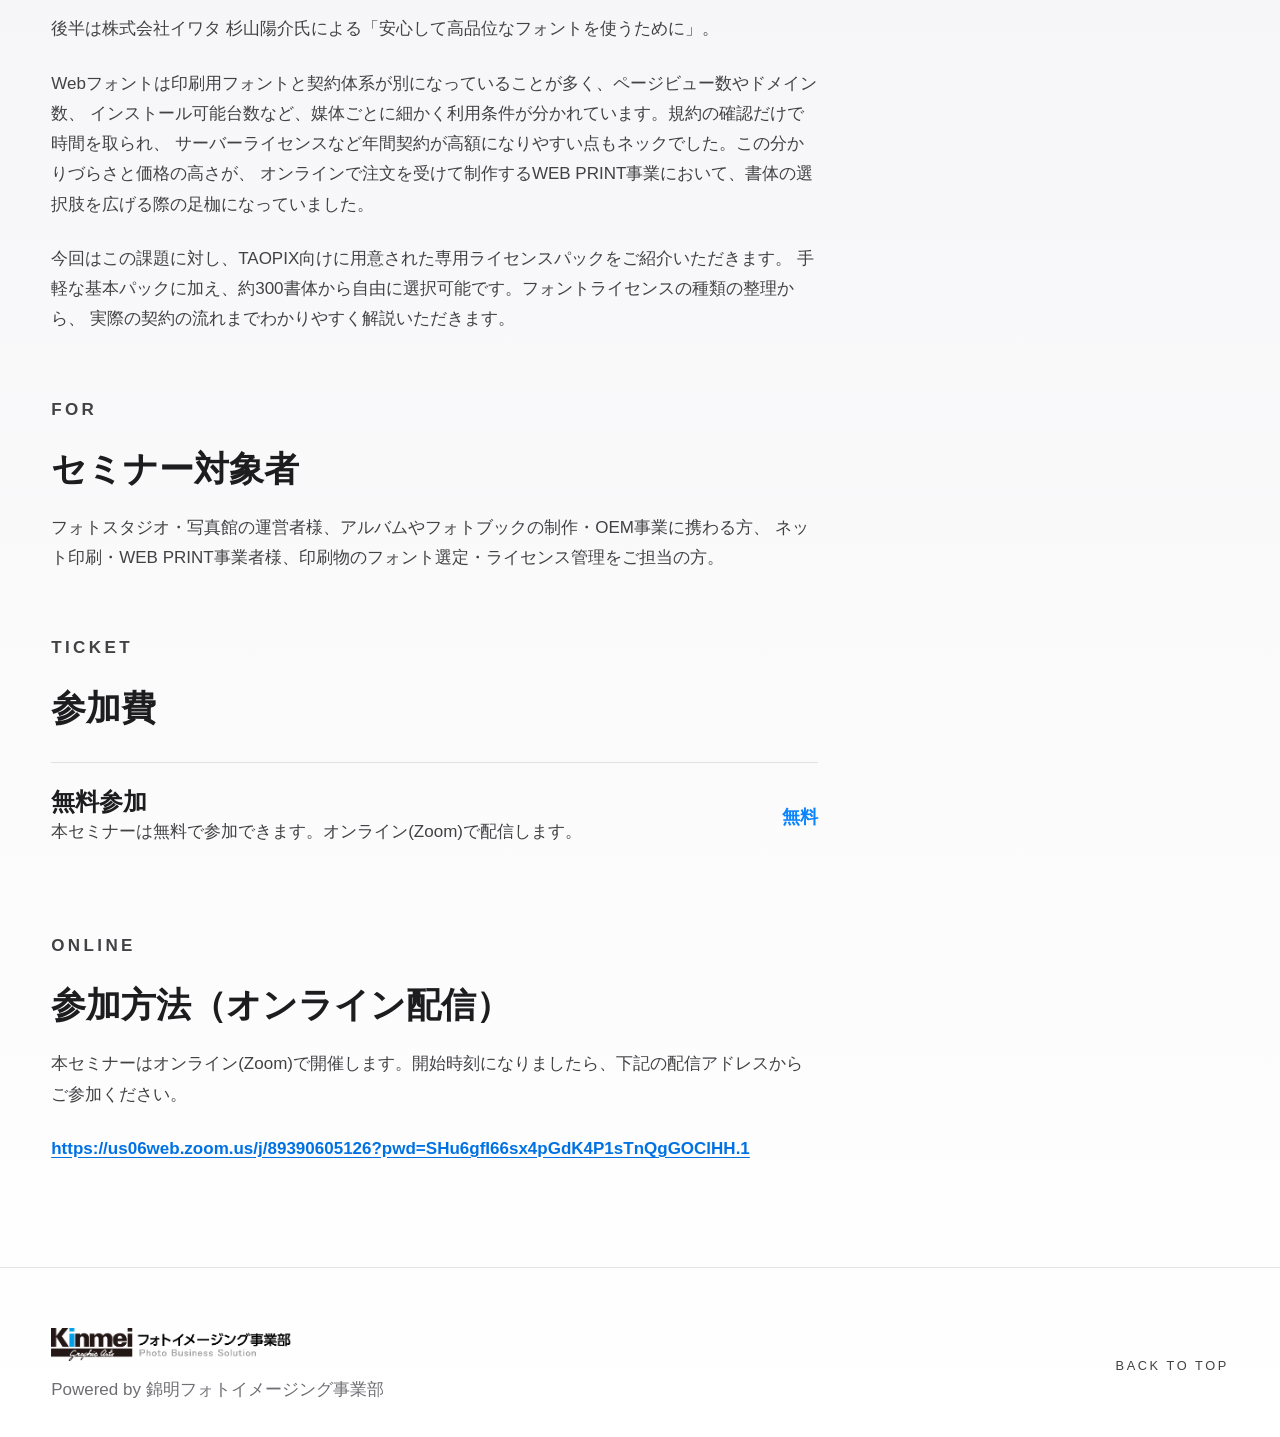
==== commit 41e97dec: "Populate first seminar detail page (TAOPIX x Iwata) Replace the placeholder event content with the a" ====
--- a/event.html
+++ b/event.html
@@ -5,9 +5,9 @@
     <meta name="viewport" content="width=device-width, initial-scale=1" />
     <meta
       name="description"
-      content="TAOPIXの代表に聞く：AI時代の新たな印刷業の成長戦略 のイベント詳細、チケット、タイムテーブル、会場情報。"
+      content="TAOPIX社と株式会社イワタを迎えるオンラインセミナー。最新プロダクト「Taopix.ai」と、TAOPIX向けフォント専用ライセンスパックを紹介します。7月23日14時スタート／Zoom配信。"
     />
-    <title>TAOPIXの代表に聞く：AI時代の新たな印刷業の成長戦略 | Event</title>
+    <title>TAOPIX社 × 株式会社イワタ セミナー | Event</title>
     <link rel="preconnect" href="https://images.unsplash.com" />
     <link rel="stylesheet" href="./styles.css" />
   </head>
@@ -19,56 +19,72 @@
         <div class="event-hero-media">
           <img
             src="./assets/event-room.jpg"
-            alt="錦明印刷会社 本社７F イベントルームで開催されたセミナーの様子"
+            alt="TAOPIX社と株式会社イワタを迎えるセミナーのイメージ"
           />
         </div>
         <div class="event-hero-copy">
-          <p class="eyebrow">OFFICIAL EVENT</p>
-          <h1 id="event-title">TAOPIXの代表に聞く：AI時代の新たな印刷業の成長戦略</h1>
+          <p class="eyebrow">OFFICIAL SEMINAR</p>
+          <h1 id="event-title">TAOPIX社 × 株式会社イワタ セミナー</h1>
           <p>
-            TAOPIXの代表を迎え、AI時代に印刷業がどのように新しい成長戦略を描くかを聞くイベントです。
-            業界を横断したDX、イノベーション、新規事業の学びと出会いにつなげます。
+            このたび、TAOPIX社と株式会社イワタをお迎えし、セミナーを開催いたします。
+            前半はTAOPIX社による最新プロダクト紹介、後半は株式会社イワタによるフォントライセンスの解説をお届けします。
           </p>
         </div>
       </section>
 
       <section class="event-shell section">
         <article class="event-detail">
-          <section class="detail-block" id="sessions" aria-labelledby="sessions-title">
-            <p class="eyebrow">THEME</p>
-            <h2 id="sessions-title">AI時代の印刷業に必要な成長戦略を整理する。</h2>
+          <section class="detail-block" id="program-1" aria-labelledby="program-1-title">
+            <p class="eyebrow">PROGRAM / 前半</p>
+            <h2 id="program-1-title">TAOPIX社 最新プロダクト紹介</h2>
+            <div class="event-meta">
+              <span>James Gray — CEO</span>
+              <span>Michael Carey — Commercial Director</span>
+            </div>
             <p>
-              TAOPIXの代表を迎え、AI活用、制作フロー、営業活動、新規サービス開発をテーマに、
-              印刷・写真関連企業が明日から検討できる事業成長のヒントを整理します。
+              前半はTAOPIX社(James Gray CEO、Michael Carey Commercial Director)による最新プロダクト紹介です。
+              オンライン・デスクトップ・モバイルの各エディタに加え、AI機能「Taopix.ai」を取り上げます。
             </p>
-            <div class="session-list">
-              <article>
-                <span>01</span>
-                <h3>AIで変わる印刷業の提供価値</h3>
-                <p>制作支援だけでなく、顧客のビジネス成果に近づくための提案領域を考えます。</p>
-              </article>
-              <article>
-                <span>02</span>
-                <h3>DXと新規事業の進め方</h3>
-                <p>顧客課題、既存資産、販売チャネルを整理し、小さく検証できる形へ落とします。</p>
-              </article>
-              <article>
-                <span>03</span>
-                <h3>現場で使えるワークフロー改善</h3>
-                <p>AI、EC、写真商材、パッケージなどを組み合わせた実装の方向性を紹介します。</p>
-              </article>
-            </div>
+            <p>
+              写真の品質判定(顔・ブレ・色・視覚的注目度)、類似写真の除外、書類やレシートの誤選定防止、
+              顔を切らないクロップ、ページごとのストーリー性を考慮したグルーピングなど、Taopix.aiが扱う制約条件は多岐にわたります。
+              ここまで作り込んでも、レイアウト自動化そのものは業界的に工数削減の手段として扱われる場合が多く、
+              削減分がそのまま追加収益にはつながりにくいのが実情です。雑誌や出版のレイアウト自動化技術も、
+              編集工数の圧縮が主目的で、一般消費者向けフォトブックの「AIにおまかせ」機能も無料提供が主流です。
+              制約条件の精緻さと、それが売上にどう結びつくかは別問題という点に、セミナーでも触れていただく予定です。
+              PDFアップローダーや画像一括置換など、現場業務に直結する新機能も紹介予定です。
+            </p>
           </section>
 
-          <section class="detail-block" id="timetable" aria-labelledby="timetable-title">
-            <p class="eyebrow">TIMETABLE</p>
-            <h2 id="timetable-title">当日の流れ</h2>
-            <ol class="event-timetable">
-              <li><time>13:00</time><span>Opening / Business Growth の狙い</span></li>
-              <li><time>13:10</time><span>Talk: TAOPIXの代表に聞くAI時代の成長戦略</span></li>
-              <li><time>14:10</time><span>Q&A: 印刷業のDX、新規事業、AI活用</span></li>
-              <li><time>14:40</time><span>Networking / Closing</span></li>
-            </ol>
+          <section class="detail-block" id="program-2" aria-labelledby="program-2-title">
+            <p class="eyebrow">PROGRAM / 後半</p>
+            <h2 id="program-2-title">安心して高品位なフォントを使うために</h2>
+            <div class="event-meta">
+              <span>杉山陽介 — 株式会社イワタ</span>
+            </div>
+            <p>
+              後半は株式会社イワタ 杉山陽介氏による「安心して高品位なフォントを使うために」。
+            </p>
+            <p>
+              Webフォントは印刷用フォントと契約体系が別になっていることが多く、ページビュー数やドメイン数、
+              インストール可能台数など、媒体ごとに細かく利用条件が分かれています。規約の確認だけで時間を取られ、
+              サーバーライセンスなど年間契約が高額になりやすい点もネックでした。この分かりづらさと価格の高さが、
+              オンラインで注文を受けて制作するWEB PRINT事業において、書体の選択肢を広げる際の足枷になっていました。
+            </p>
+            <p>
+              今回はこの課題に対し、TAOPIX向けに用意された専用ライセンスパックをご紹介いただきます。
+              手軽な基本パックに加え、約300書体から自由に選択可能です。フォントライセンスの種類の整理から、
+              実際の契約の流れまでわかりやすく解説いただきます。
+            </p>
+          </section>
+
+          <section class="detail-block" id="audience" aria-labelledby="audience-title">
+            <p class="eyebrow">FOR</p>
+            <h2 id="audience-title">セミナー対象者</h2>
+            <p>
+              フォトスタジオ・写真館の運営者様、アルバムやフォトブックの制作・OEM事業に携わる方、
+              ネット印刷・WEB PRINT事業者様、印刷物のフォント選定・ライセンス管理をご担当の方。
+            </p>
           </section>
 
           <section class="detail-block" id="tickets" aria-labelledby="tickets-title">
@@ -78,45 +94,59 @@
               <article>
                 <div>
                   <h3>無料参加</h3>
-                  <p>本イベントは無料で参加できます。座席確認のため、事前申込制です。</p>
+                  <p>本セミナーは無料で参加できます。オンライン(Zoom)で配信します。</p>
                 </div>
                 <strong>無料</strong>
               </article>
             </div>
           </section>
 
-          <section class="detail-block" aria-labelledby="access-title">
-            <p class="eyebrow">ACCESS</p>
-            <h2 id="access-title">会場情報</h2>
+          <section class="detail-block" id="access" aria-labelledby="access-title">
+            <p class="eyebrow">ONLINE</p>
+            <h2 id="access-title">参加方法（オンライン配信）</h2>
             <p>
-              錦明印刷会社 本社７F イベントルームで開催します。所在地は
-              東京都千代田区西神田3-3-3です。受付方法は申込後の案内メールでお知らせします。
+              本セミナーはオンライン(Zoom)で開催します。開始時刻になりましたら、下記の配信アドレスからご参加ください。
+            </p>
+            <p>
+              <a
+                class="event-zoom-link"
+                href="https://us06web.zoom.us/j/89390605126?pwd=SHu6gfI66sx4pGdK4P1sTnQgGOClHH.1"
+                target="_blank"
+                rel="noopener noreferrer"
+              >
+                https://us06web.zoom.us/j/89390605126?pwd=SHu6gfI66sx4pGdK4P1sTnQgGOClHH.1
+              </a>
             </p>
           </section>
         </article>
 
-        <aside class="checkout-panel" aria-label="Ticket checkout summary">
+        <aside class="checkout-panel" aria-label="Seminar summary">
           <div class="checkout-card">
             <p class="eyebrow">KINMEI BUSINESS GROWTH</p>
             <h2>2026.07.23</h2>
             <dl>
               <div>
-                <dt>時間</dt>
-                <dd>13:00 - 15:00</dd>
+                <dt>日時</dt>
+                <dd>7月23日(木) 14:00 スタート</dd>
               </div>
               <div>
                 <dt>会場</dt>
-                <dd>錦明印刷会社 本社７F イベントルーム<br />東京都千代田区西神田3-3-3</dd>
+                <dd>オンライン(Zoom)</dd>
               </div>
               <div>
                 <dt>料金</dt>
                 <dd>無料</dd>
               </div>
             </dl>
-            <a class="button button-primary" href="mailto:info@kinmeiphoto.co.jp?subject=TAOPIXの代表に聞く AI時代の新たな印刷業の成長戦略 参加申込">
-              参加申し込み
+            <a
+              class="button button-primary"
+              href="https://us06web.zoom.us/j/89390605126?pwd=SHu6gfI66sx4pGdK4P1sTnQgGOClHH.1"
+              target="_blank"
+              rel="noopener noreferrer"
+            >
+              オンライン配信に参加
             </a>
-            <p class="checkout-note">参加方法は申込後の案内メールでお知らせします。</p>
+            <p class="checkout-note">Zoomにて配信します。開始時刻に上記の配信アドレスからご参加ください。</p>
           </div>
           <div class="organizer-card">
             <span>Organizer</span>
--- a/styles.css
+++ b/styles.css
@@ -402,9 +402,9 @@
 
 :root[data-theme="light"] .home-hero {
   background:
-    linear-gradient(90deg, rgba(251, 251, 253, 0.96) 0%, rgba(251, 251, 253, 0.84) 54%, rgba(245, 245, 247, 0.78) 100%),
+    linear-gradient(90deg, rgba(232, 232, 237, 0.88) 0%, rgba(210, 210, 215, 0.72) 54%, rgba(245, 245, 247, 0.7) 100%),
     url("./assets/event-room.jpg") center / cover no-repeat;
-  box-shadow: inset 0 -120px 100px rgba(255, 255, 255, 0.94);
+  box-shadow: inset 0 -120px 100px rgba(232, 232, 237, 0.9);
 }
 
 .hero-copy,
@@ -481,6 +481,19 @@
   max-width: 14em;
   font-size: clamp(26px, 2.7vw, 40px);
   line-height: 1.16;
+}
+
+.event-zoom-link {
+  color: var(--accent);
+  font-weight: 700;
+  text-decoration: underline;
+  text-underline-offset: 3px;
+  overflow-wrap: anywhere;
+}
+
+.event-zoom-link:hover,
+.event-zoom-link:focus-visible {
+  color: var(--accent-2);
 }
 
 .button {
@@ -915,9 +928,9 @@
 
 :root[data-theme="light"] .event-hero {
   background:
-    linear-gradient(90deg, rgba(251, 251, 253, 0.92) 0%, rgba(251, 251, 253, 0.78) 46%, rgba(245, 245, 247, 0.92) 100%),
+    linear-gradient(90deg, rgba(232, 232, 237, 0.84) 0%, rgba(210, 210, 215, 0.68) 46%, rgba(245, 245, 247, 0.86) 100%),
     url("./assets/event-room.jpg") center / cover no-repeat;
-  box-shadow: inset 0 -120px 110px rgba(255, 255, 255, 0.96);
+  box-shadow: inset 0 -120px 110px rgba(232, 232, 237, 0.9);
 }
 
 .event-hero-media {
